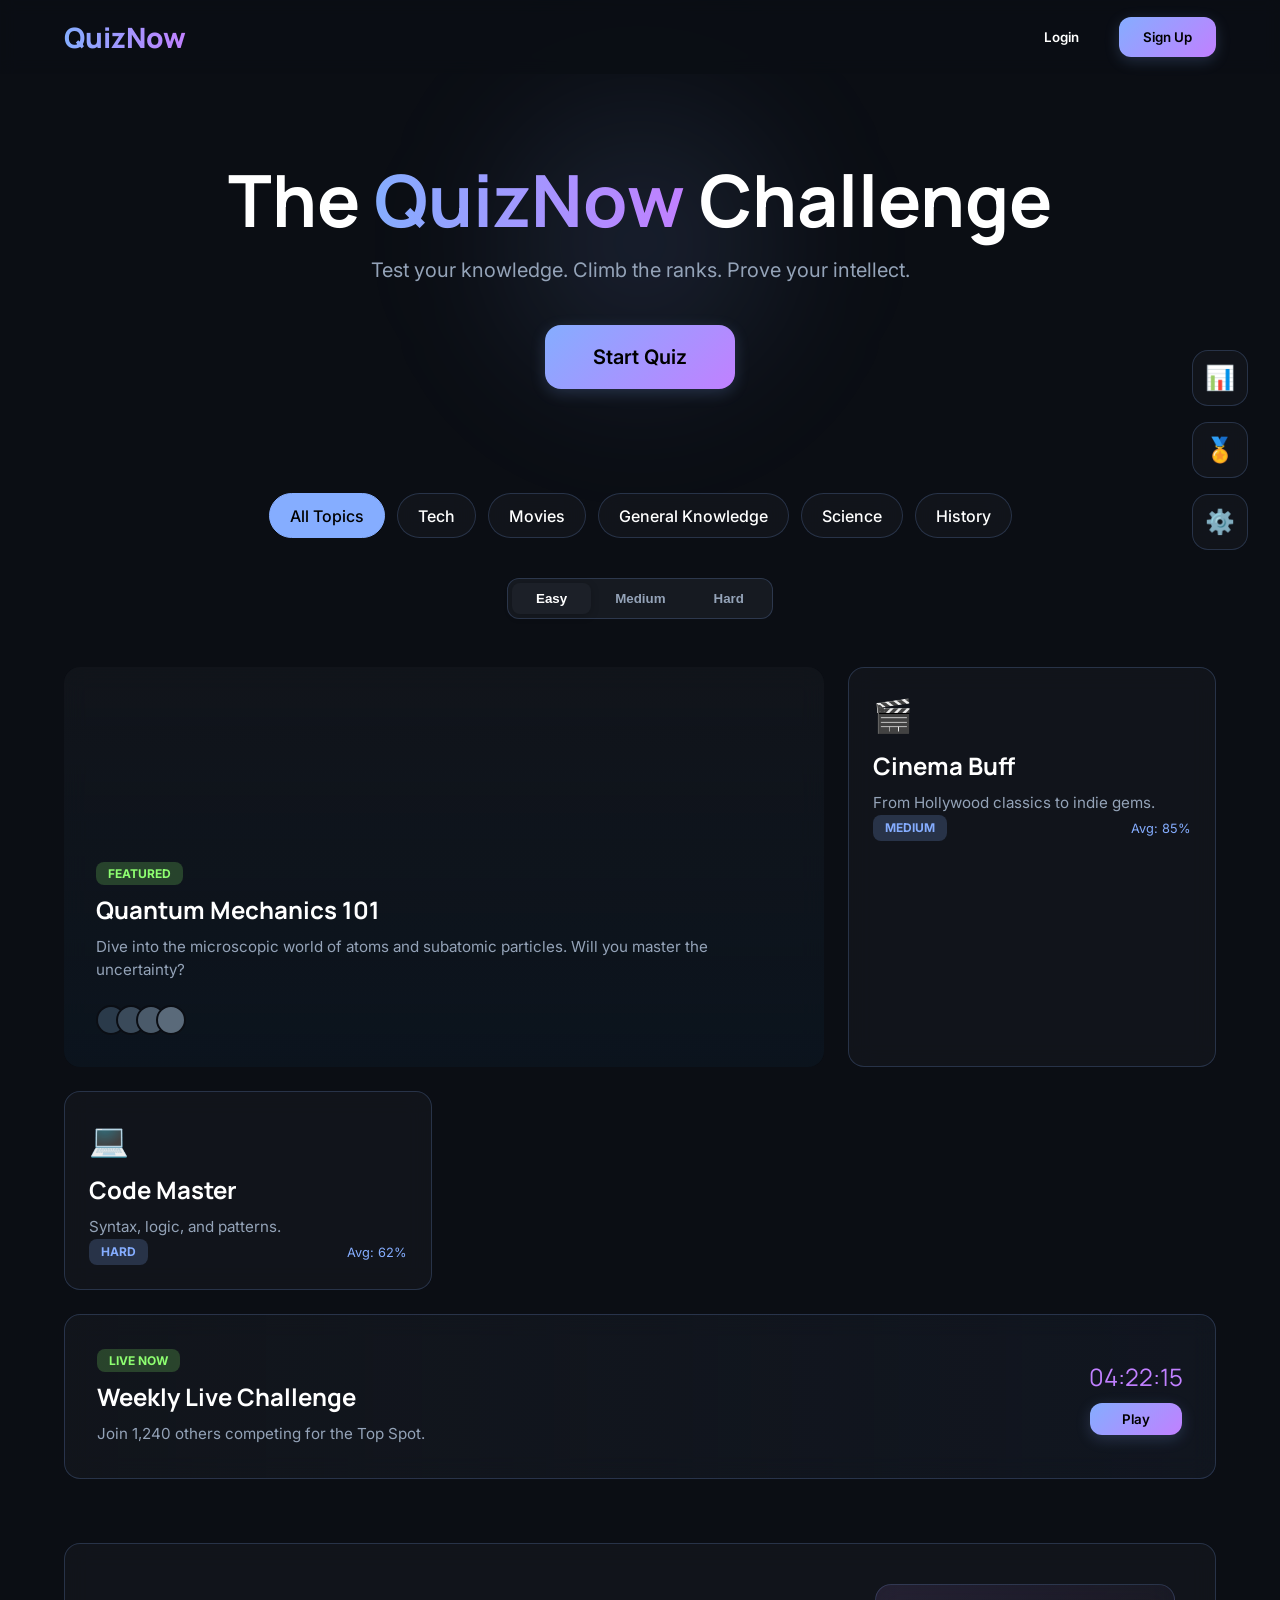
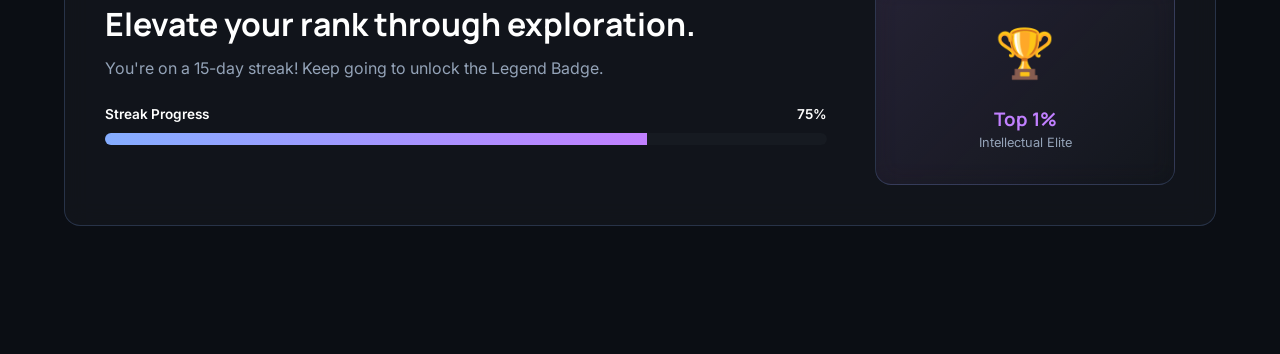
==== index.html @ 5a7a69c1 "feat: login page" ====
<!DOCTYPE html>
<html lang="en">

<head>
    <meta charset="UTF-8">
    <meta name="viewport" content="width=device-width, initial-scale=1.0">
    <title>QuizNow | Challenge Your Intellect</title>
    <link rel="stylesheet" href="style.css">
    <link rel="preconnect" href="https://fonts.googleapis.com">
    <link rel="preconnect" href="https://fonts.gstatic.com" crossorigin>
    <link href="https://fonts.googleapis.com/css2?family=Inter:wght@400;500;600&family=Manrope:wght@800&display=swap"
        rel="stylesheet">

</head>

<body>

    <header>
        <div class="container header-content">
            <a href="#" class="logo gradient-text">QuizNow</a>
            <div class="auth-buttons">
                <button class="btn btn-ghost">Login</button>
                <button class="btn btn-primary glow-hover">Sign Up</button>
            </div>
            <!-- Alternative Logged In State (hidden by default in this demo structure) -->
            <div class="user-stats" style="display: none;">
                <span>LVL 12 • 4580 PTS</span>
                <div class="avatar"></div>
            </div>
        </div>
    </header>

    <main class="container">
        <section class="hero">
            <div class="glow-blob"></div>
            <h1>The <span class="gradient-text">QuizNow</span> Challenge</h1>
            <p>Test your knowledge. Climb the ranks. Prove your intellect.</p>
            <button class="btn btn-primary btn-large glow-hover">Start Quiz</button>
        </section>

        <section class="filters">
            <div class="category-scroll">
                <div class="chip glass active">All Topics</div>
                <div class="chip glass">Tech</div>
                <div class="chip glass">Movies</div>
                <div class="chip glass">General Knowledge</div>
                <div class="chip glass">Science</div>
                <div class="chip glass">History</div>
            </div>
            <div class="difficulty-toggle glass">
                <button class="toggle-btn active" data-difficulty="easy">Easy</button>
                <button class="toggle-btn" data-difficulty="medium">Medium</button>
                <button class="toggle-btn" data-difficulty="hard">Hard</button>
            </div>
        </section>

        <section class="bento-grid">
            <!-- Featured Card -->
            <div class="glass bento-card featured-card glow-hover"
                style="background-image: linear-gradient(to top, rgba(11, 20, 30, 0.9), transparent), url('https://images.unsplash.com/photo-1518770660439-4636190af475?auto=format&fit=crop&q=80&w=1200');">
                <div class="card-content">
                    <span class="badge badge-tertiary">Featured</span>
                    <h2 class="card-title">Quantum Mechanics 101</h2>
                    <p class="card-desc">Dive into the microscopic world of atoms and subatomic particles. Will you
                        master the uncertainty?</p>
                    <div class="avatars-group">
                        <div class="avatar-sm" style="background: #2a3a4a"></div>
                        <div class="avatar-sm" style="background: #3a4a5a"></div>
                        <div class="avatar-sm" style="background: #4a5a6a"></div>
                        <div class="avatar-sm" style="background: #5a6a7a"></div>
                    </div>
                </div>
            </div>

            <!-- Side Card 1 -->
            <div class="glass bento-card side-card glow-hover">
                <div class="card-content">
                    <div style="font-size: 2rem;">🎬</div>
                    <h3 class="card-title">Cinema Buff</h3>
                    <p class="card-desc">From Hollywood classics to indie gems.</p>
                    <div style="margin-top: auto; display: flex; justify-content: space-between; align-items: center;">
                        <span class="badge badge-primary">Medium</span>
                        <span style="font-size: 0.8rem; color: var(--primary);">Avg: 85%</span>
                    </div>
                </div>
            </div>

            <!-- Side Card 2 -->
            <div class="glass bento-card side-card glow-hover">
                <div class="card-content">
                    <div style="font-size: 2rem;">💻</div>
                    <h3 class="card-title">Code Master</h3>
                    <p class="card-desc">Syntax, logic, and patterns.</p>
                    <div style="margin-top: auto; display: flex; justify-content: space-between; align-items: center;">
                        <span class="badge badge-primary">Hard</span>
                        <span style="font-size: 0.8rem; color: var(--primary);">Avg: 62%</span>
                    </div>
                </div>
            </div>

            <!-- Wide Bottom Card -->
            <div class="glass bento-card wide-card glow-hover">
                <div class="card-content">
                    <span class="badge badge-tertiary">Live Now</span>
                    <h2 class="card-title">Weekly Live Challenge</h2>
                    <p class="card-desc">Join 1,240 others competing for the Top Spot.</p>
                </div>
                <div style="display: flex; flex-direction: column; align-items: center; gap: 0.5rem;">
                    <div style="font-family: var(--font-headlines); font-size: 1.5rem; color: var(--secondary);">
                        04:22:15</div>
                    <button class="btn btn-primary" style="padding: 0.5rem 2rem;">Play</button>
                </div>
            </div>
        </section>

        <section class="achievements">
            <div class="glass achievement-panel">
                <div class="achievement-info">
                    <h2 style="font-family: var(--font-headlines); font-size: 2rem; margin-bottom: 0.5rem;">Elevate your
                        rank through exploration.</h2>
                    <p style="color: #94a3b8;">You're on a 15-day streak! Keep going to unlock the Legend Badge.</p>
                    <div class="streak-container">
                        <div
                            style="display: flex; justify-content: space-between; font-size: 0.85rem; font-weight: 600;">
                            <span>Streak Progress</span>
                            <span>75%</span>
                        </div>
                        <div class="progress-bar">
                            <div class="progress-fill"></div>
                        </div>
                    </div>
                </div>
                <div class="glass badge-card">
                    <div class="badge-icon">🏆</div>
                    <h3 style="font-family: var(--font-headlines); color: var(--secondary);">Top 1%</h3>
                    <p style="font-size: 0.8rem; color: #94a3b8;">Intellectual Elite</p>
                </div>
            </div>
        </section>
    </main>

    <div class="side-nav-cluster">
        <button class="side-btn" title="Leaderboard">📊</button>
        <button class="side-btn" title="Achievements">🏅</button>
        <button class="side-btn" title="Settings">⚙️</button>
    </div>

    <nav class="bottom-nav">
        <a href="#" class="nav-item active">
            <span>🏠</span>
            <span>Home</span>
        </a>
        <a href="#" class="nav-item">
            <span>📊</span>
            <span>Ranks</span>
        </a>
        <a href="#" class="nav-item">
            <span>👤</span>
            <span>Profile</span>
        </a>
    </nav>

    <script>
        // Interactivity
        document.addEventListener('DOMContentLoaded', () => {
            // Category Chips Selection
            const chips = document.querySelectorAll('.chip');
            chips.forEach(chip => {
                chip.addEventListener('click', () => {
                    chips.forEach(c => c.classList.remove('active'));
                    chip.classList.add('active');
                });
            });

            // Difficulty Toggle
            const toggleBtns = document.querySelectorAll('.toggle-btn');
            toggleBtns.forEach(btn => {
                btn.addEventListener('click', () => {
                    toggleBtns.forEach(b => b.classList.remove('active'));
                    btn.classList.add('active');
                    console.log(`Difficulty set to: ${btn.dataset.difficulty}`);
                });
            });

            // Button Hover Glow Effect (Extra micro-animation logic if needed)
            // CSS handles most of it, but we could add dynamic shadow following mouse here
        });
    </script>
</body>

</html>
---- style.css ----
:root {
    --bg: #0b0e14;
    --surface-container: #161a21;
    --surface-high: #1c2028;
    --primary: #85adff;
    --secondary: #c180ff;
    --tertiary: #8eff71;
    --error: #ff716c;
    --glass-bg: rgba(22, 26, 33, 0.6);
    --glass-border: rgba(133, 173, 255, 0.2);
    --font-headlines: 'Manrope', sans-serif;
    --font-body: 'Inter', sans-serif;
    --transition: all 0.3s cubic-bezier(0.4, 0, 0.2, 1);
}

* {
    margin: 0;
    padding: 0;
    box-sizing: border-box;
    -webkit-font-smoothing: antialiased;
}

body {
    background-color: var(--bg);
    color: #fff;
    font-family: var(--font-body);
    overflow-x: hidden;
    line-height: 1.5;
}

/* --- UTILITIES --- */
.gradient-text {
    background: linear-gradient(90deg, var(--primary), var(--secondary));
    -webkit-background-clip: text;
    -webkit-text-fill-color: transparent;
    background-clip: text;
}

.glass {
    background: var(--glass-bg);
    backdrop-filter: blur(12px);
    -webkit-backdrop-filter: blur(12px);
    border: 0.5px solid var(--glass-border);
    border-radius: 1rem;
}

.glow-hover:hover {
    box-shadow: 0 0 20px rgba(133, 173, 255, 0.3);
    transform: translateY(-2px);
}

/* --- LAYOUT --- */
.container {
    max-width: 1200px;
    margin: 0 auto;
    padding: 0 1.5rem;
}

header {
    position: fixed;
    top: 0;
    left: 0;
    right: 0;
    z-index: 1000;
    padding: 1rem 0;
    background: rgba(11, 14, 20, 0.8);
    backdrop-filter: blur(8px);
}

.header-content {
    display: flex;
    justify-content: space-between;
    align-items: center;
}

.logo {
    font-family: var(--font-headlines);
    font-size: 1.75rem;
    font-weight: 800;
    text-decoration: none;
}

.auth-buttons {
    display: flex;
    gap: 1rem;
}

.btn {
    padding: 0.75rem 1.5rem;
    border-radius: 0.75rem;
    font-weight: 600;
    cursor: pointer;
    transition: var(--transition);
    border: none;
    font-family: var(--font-body);
    text-decoration: none;
    display: inline-flex;
    align-items: center;
    justify-content: center;
}

.btn-ghost {
    background: transparent;
    color: #fff;
}

.btn-primary {
    background: linear-gradient(135deg, var(--primary), var(--secondary));
    color: #000;
    box-shadow: 0 4px 15px rgba(133, 173, 255, 0.2);
}

.user-stats {
    display: flex;
    align-items: center;
    gap: 1rem;
    color: var(--primary);
    font-weight: 600;
}

.avatar {
    width: 40px;
    height: 40px;
    border-radius: 50%;
    border: 2px solid var(--primary);
    background: var(--surface-high);
}

/* --- HERO --- */
.hero {
    padding: 10rem 0 6rem;
    text-align: center;
    position: relative;
}

.glow-blob {
    position: absolute;
    top: 50%;
    left: 50%;
    transform: translate(-50%, -50%);
    width: 400px;
    height: 400px;
    background: radial-gradient(circle, rgba(133, 173, 255, 0.15) 0%, transparent 70%);
    filter: blur(60px);
    z-index: -1;
}

h1 {
    font-family: var(--font-headlines);
    font-size: clamp(2.5rem, 8vw, 4.5rem);
    margin-bottom: 1rem;
    line-height: 1.1;
}

.hero p {
    font-size: 1.25rem;
    color: #94a3b8;
    max-width: 600px;
    margin: 0 auto 2.5rem;
}

.btn-large {
    padding: 1.25rem 3rem;
    font-size: 1.25rem;
    border-radius: 1rem;
}

/* --- FILTERS --- */
.filters {
    margin-bottom: 3rem;
    display: flex;
    flex-direction: column;
    gap: 2rem;
    align-items: center;
}

.category-scroll {
    display: flex;
    gap: 0.75rem;
    overflow-x: auto;
    padding: 0.5rem;
    width: 100%;
    justify-content: center;
    scrollbar-width: none;
}

.category-scroll::-webkit-scrollbar {
    display: none;
}

.chip {
    padding: 0.6rem 1.25rem;
    border-radius: 2rem;
    white-space: nowrap;
    cursor: pointer;
    transition: var(--transition);
    font-weight: 500;
}

.chip.active {
    background: var(--primary);
    color: #000;
    border-color: var(--primary);
}

.difficulty-toggle {
    display: flex;
    padding: 0.25rem;
    border-radius: 0.75rem;
    background: var(--surface-container);
    width: fit-content;
}

.toggle-btn {
    padding: 0.5rem 1.5rem;
    border-radius: 0.5rem;
    border: none;
    background: transparent;
    color: #94a3b8;
    cursor: pointer;
    font-weight: 600;
    transition: var(--transition);
}

.toggle-btn.active {
    background: var(--surface-high);
    color: #fff;
    box-shadow: 0 2px 8px rgba(0, 0, 0, 0.2);
}

/* --- BENTO GRID --- */
.bento-grid {
    display: grid;
    grid-template-columns: repeat(12, 1fr);
    gap: 1.5rem;
    margin-bottom: 4rem;
}

.bento-card {
    position: relative;
    overflow: hidden;
    transition: var(--transition);
}

.featured-card {
    grid-column: span 8;
    min-height: 400px;
    display: flex;
    flex-direction: column;
    justify-content: flex-end;
    padding: 2rem;
    background-size: cover;
    background-position: center;
    border: none;
}

.featured-overlay {
    position: absolute;
    inset: 0;
    background: linear-gradient(to top, rgba(11, 14, 20, 0.9), transparent);
}

.side-card {
    grid-column: span 4;
    padding: 1.5rem;
    display: flex;
    flex-direction: column;
    gap: 1rem;
}

.wide-card {
    grid-column: span 12;
    padding: 2rem;
    display: flex;
    justify-content: space-between;
    align-items: center;
    background: linear-gradient(90deg, rgba(22, 26, 33, 0.6), rgba(133, 173, 255, 0.05));
}

.badge {
    width: fit-content;
    padding: 0.25rem 0.75rem;
    border-radius: 0.5rem;
    font-size: 0.75rem;
    font-weight: 700;
    text-transform: uppercase;
}

.badge-primary {
    background: rgba(133, 173, 255, 0.2);
    color: var(--primary);
}

.badge-tertiary {
    background: rgba(142, 255, 113, 0.2);
    color: var(--tertiary);
}

.card-content {
    position: relative;
    z-index: 1;
}

.card-title {
    font-family: var(--font-headlines);
    font-size: 1.5rem;
    margin: 0.5rem 0;
}

.card-desc {
    color: #94a3b8;
    font-size: 0.95rem;
}

.avatars-group {
    display: flex;
    margin-top: 1.5rem;
}

.avatar-sm {
    width: 30px;
    height: 30px;
    border-radius: 50%;
    border: 2px solid var(--bg);
    margin-left: -10px;
    background: var(--surface-high);
}

.avatar-sm:first-child {
    margin-left: 0;
}

/* --- ACHIEVEMENTS --- */
.achievements {
    margin-bottom: 8rem;
}

.achievement-panel {
    padding: 2.5rem;
    display: grid;
    grid-template-columns: 1fr 300px;
    gap: 3rem;
    align-items: center;
}

.streak-container {
    margin: 1.5rem 0;
}

.progress-bar {
    height: 12px;
    background: var(--surface-container);
    border-radius: 1rem;
    overflow: hidden;
    margin-top: 0.5rem;
}

.progress-fill {
    height: 100%;
    background: linear-gradient(90deg, var(--primary), var(--secondary));
    width: 75%;
}

.badge-card {
    padding: 2rem;
    text-align: center;
    background: linear-gradient(135deg, rgba(193, 128, 255, 0.1), transparent);
}

.badge-icon {
    font-size: 3rem;
    margin-bottom: 1rem;
}

/* --- NAVIGATION --- */
.bottom-nav {
    position: fixed;
    bottom: 0;
    left: 0;
    right: 0;
    background: rgba(11, 14, 20, 0.9);
    backdrop-filter: blur(12px);
    display: none;
    justify-content: space-around;
    padding: 1rem;
    border-top: 0.5px solid var(--glass-border);
    z-index: 1000;
}

.nav-item {
    display: flex;
    flex-direction: column;
    align-items: center;
    gap: 0.25rem;
    color: #94a3b8;
    text-decoration: none;
    font-size: 0.7rem;
    font-weight: 500;
}

.nav-item.active {
    color: var(--primary);
}

.side-nav-cluster {
    position: fixed;
    right: 2rem;
    top: 50%;
    transform: translateY(-50%);
    display: flex;
    flex-direction: column;
    gap: 1rem;
    z-index: 900;
}

.side-btn {
    width: 56px;
    height: 56px;
    display: flex;
    align-items: center;
    justify-content: center;
    border-radius: 1rem;
    font-size: 1.5rem;
    background: var(--glass-bg);
    backdrop-filter: blur(8px);
    border: 0.5px solid var(--glass-border);
    color: #fff;
    cursor: pointer;
    transition: var(--transition);
}

.side-btn:hover {
    border-color: var(--primary);
    color: var(--primary);
    box-shadow: 0 0 15px rgba(133, 173, 255, 0.2);
}

/* --- RESPONSIVE --- */
@media (max-width: 1024px) {
    .side-nav-cluster {
        display: none;
    }

    .bottom-nav {
        display: flex;
    }

    .achievement-panel {
        grid-template-columns: 1fr;
    }

    .featured-card {
        grid-column: span 12;
    }

    .side-card {
        grid-column: span 6;
    }
}

@media (max-width: 768px) {
    .side-card {
        grid-column: span 12;
    }

    .wide-card {
        flex-direction: column;
        text-align: center;
        gap: 1.5rem;
    }

    .achievement-panel {
        padding: 1.5rem;
    }
}
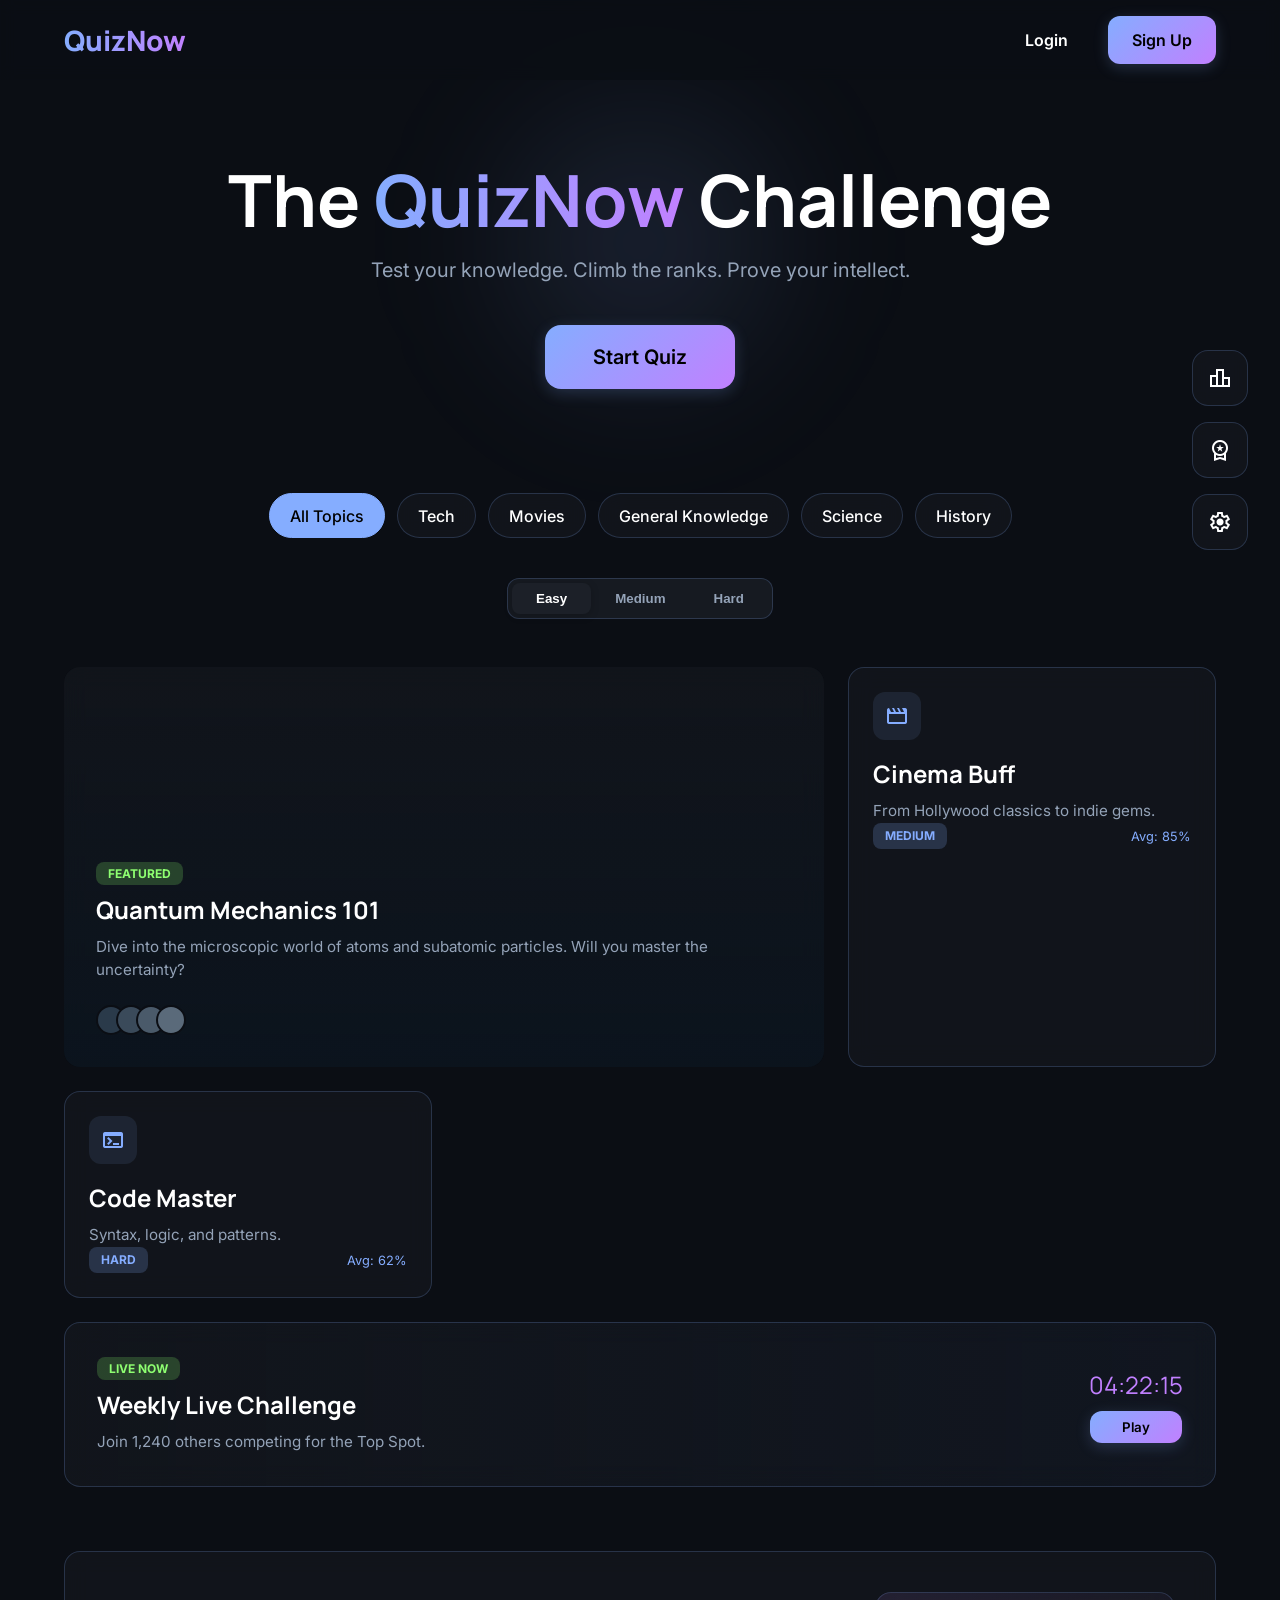
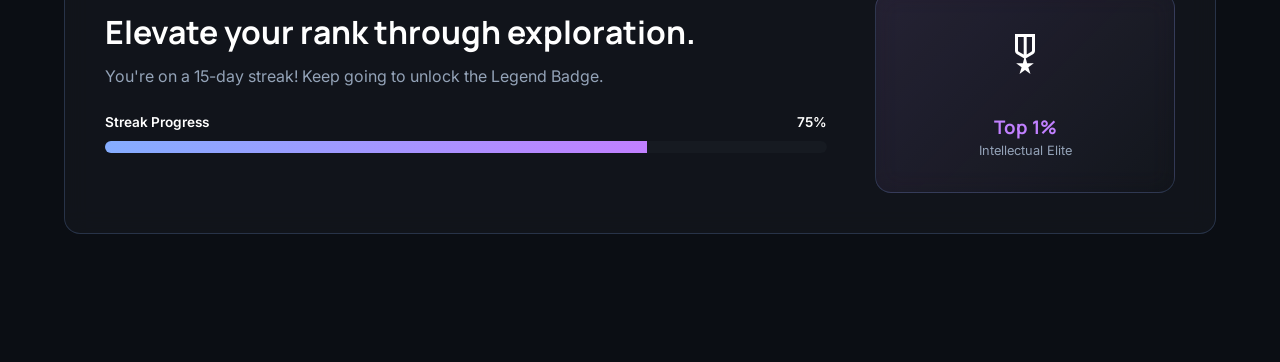
==== commit 9ebdfa0c: "feat: added user auth" ====
--- a/index.html
+++ b/index.html
@@ -8,8 +8,8 @@
     <link rel="stylesheet" href="style.css">
     <link rel="preconnect" href="https://fonts.googleapis.com">
     <link rel="preconnect" href="https://fonts.gstatic.com" crossorigin>
-    <link href="https://fonts.googleapis.com/css2?family=Inter:wght@400;500;600&family=Manrope:wght@800&display=swap"
-        rel="stylesheet">
+    <link href="https://fonts.googleapis.com/css2?family=Manrope:wght@400;700;800&family=Inter:wght@400;500;600;700&display=swap" rel="stylesheet">
+    <link href="https://fonts.googleapis.com/css2?family=Material+Symbols+Outlined:opsz,wght,FILL,GRAD@20..48,100..700,0..1,-50..200" rel="stylesheet">
 
 </head>
 
@@ -19,8 +19,8 @@
         <div class="container header-content">
             <a href="#" class="logo gradient-text">QuizNow</a>
             <div class="auth-buttons">
-                <button class="btn btn-ghost">Login</button>
-                <button class="btn btn-primary glow-hover">Sign Up</button>
+                <a href="auth.html" class="btn btn-ghost">Login</a>
+                <a href="auth.html" class="btn btn-primary glow-hover">Sign Up</a>
             </div>
             <!-- Alternative Logged In State (hidden by default in this demo structure) -->
             <div class="user-stats" style="display: none;">
@@ -75,7 +75,7 @@
             <!-- Side Card 1 -->
             <div class="glass bento-card side-card glow-hover">
                 <div class="card-content">
-                    <div style="font-size: 2rem;">🎬</div>
+                    <div class="icon-box"><span class="material-symbols-outlined">movie</span></div>
                     <h3 class="card-title">Cinema Buff</h3>
                     <p class="card-desc">From Hollywood classics to indie gems.</p>
                     <div style="margin-top: auto; display: flex; justify-content: space-between; align-items: center;">
@@ -88,7 +88,7 @@
             <!-- Side Card 2 -->
             <div class="glass bento-card side-card glow-hover">
                 <div class="card-content">
-                    <div style="font-size: 2rem;">💻</div>
+                    <div class="icon-box"><span class="material-symbols-outlined">terminal</span></div>
                     <h3 class="card-title">Code Master</h3>
                     <p class="card-desc">Syntax, logic, and patterns.</p>
                     <div style="margin-top: auto; display: flex; justify-content: space-between; align-items: center;">
@@ -131,7 +131,7 @@
                     </div>
                 </div>
                 <div class="glass badge-card">
-                    <div class="badge-icon">🏆</div>
+                    <div class="badge-icon"><span class="material-symbols-outlined" style="font-size: 3rem;">military_tech</span></div>
                     <h3 style="font-family: var(--font-headlines); color: var(--secondary);">Top 1%</h3>
                     <p style="font-size: 0.8rem; color: #94a3b8;">Intellectual Elite</p>
                 </div>
@@ -140,22 +140,22 @@
     </main>
 
     <div class="side-nav-cluster">
-        <button class="side-btn" title="Leaderboard">📊</button>
-        <button class="side-btn" title="Achievements">🏅</button>
-        <button class="side-btn" title="Settings">⚙️</button>
+        <button class="side-btn" title="Leaderboard"><span class="material-symbols-outlined">leaderboard</span></button>
+        <button class="side-btn" title="Achievements"><span class="material-symbols-outlined">workspace_premium</span></button>
+        <button class="side-btn" title="Settings"><span class="material-symbols-outlined">settings</span></button>
     </div>
 
     <nav class="bottom-nav">
         <a href="#" class="nav-item active">
-            <span>🏠</span>
+            <span class="material-symbols-outlined">home</span>
             <span>Home</span>
         </a>
         <a href="#" class="nav-item">
-            <span>📊</span>
+            <span class="material-symbols-outlined">equalizer</span>
             <span>Ranks</span>
         </a>
         <a href="#" class="nav-item">
-            <span>👤</span>
+            <span class="material-symbols-outlined">person</span>
             <span>Profile</span>
         </a>
     </nav>
@@ -163,6 +163,15 @@
     <script>
         // Interactivity
         document.addEventListener('DOMContentLoaded', () => {
+            // Session Check
+            const session = JSON.parse(localStorage.getItem('quiznow_session'));
+            if (session && session.isLoggedIn) {
+                document.querySelector('.auth-buttons').style.display = 'none';
+                const userStats = document.querySelector('.user-stats');
+                userStats.style.display = 'flex';
+                userStats.querySelector('span').textContent = `LVL ${session.lvl || 1} • ${session.pts || 0} PTS`;
+            }
+
             // Category Chips Selection
             const chips = document.querySelectorAll('.chip');
             chips.forEach(chip => {
--- a/style.css
+++ b/style.css
@@ -49,6 +49,22 @@
     transform: translateY(-2px);
 }
 
+.icon-box {
+    width: 48px;
+    height: 48px;
+    display: flex;
+    align-items: center;
+    justify-content: center;
+    background: rgba(133, 173, 255, 0.1);
+    border-radius: 0.75rem;
+    color: var(--primary);
+    margin-bottom: 1rem;
+}
+
+.icon-box .material-symbols-outlined {
+    font-size: 24px;
+}
+
 /* --- LAYOUT --- */
 .container {
     max-width: 1200px;
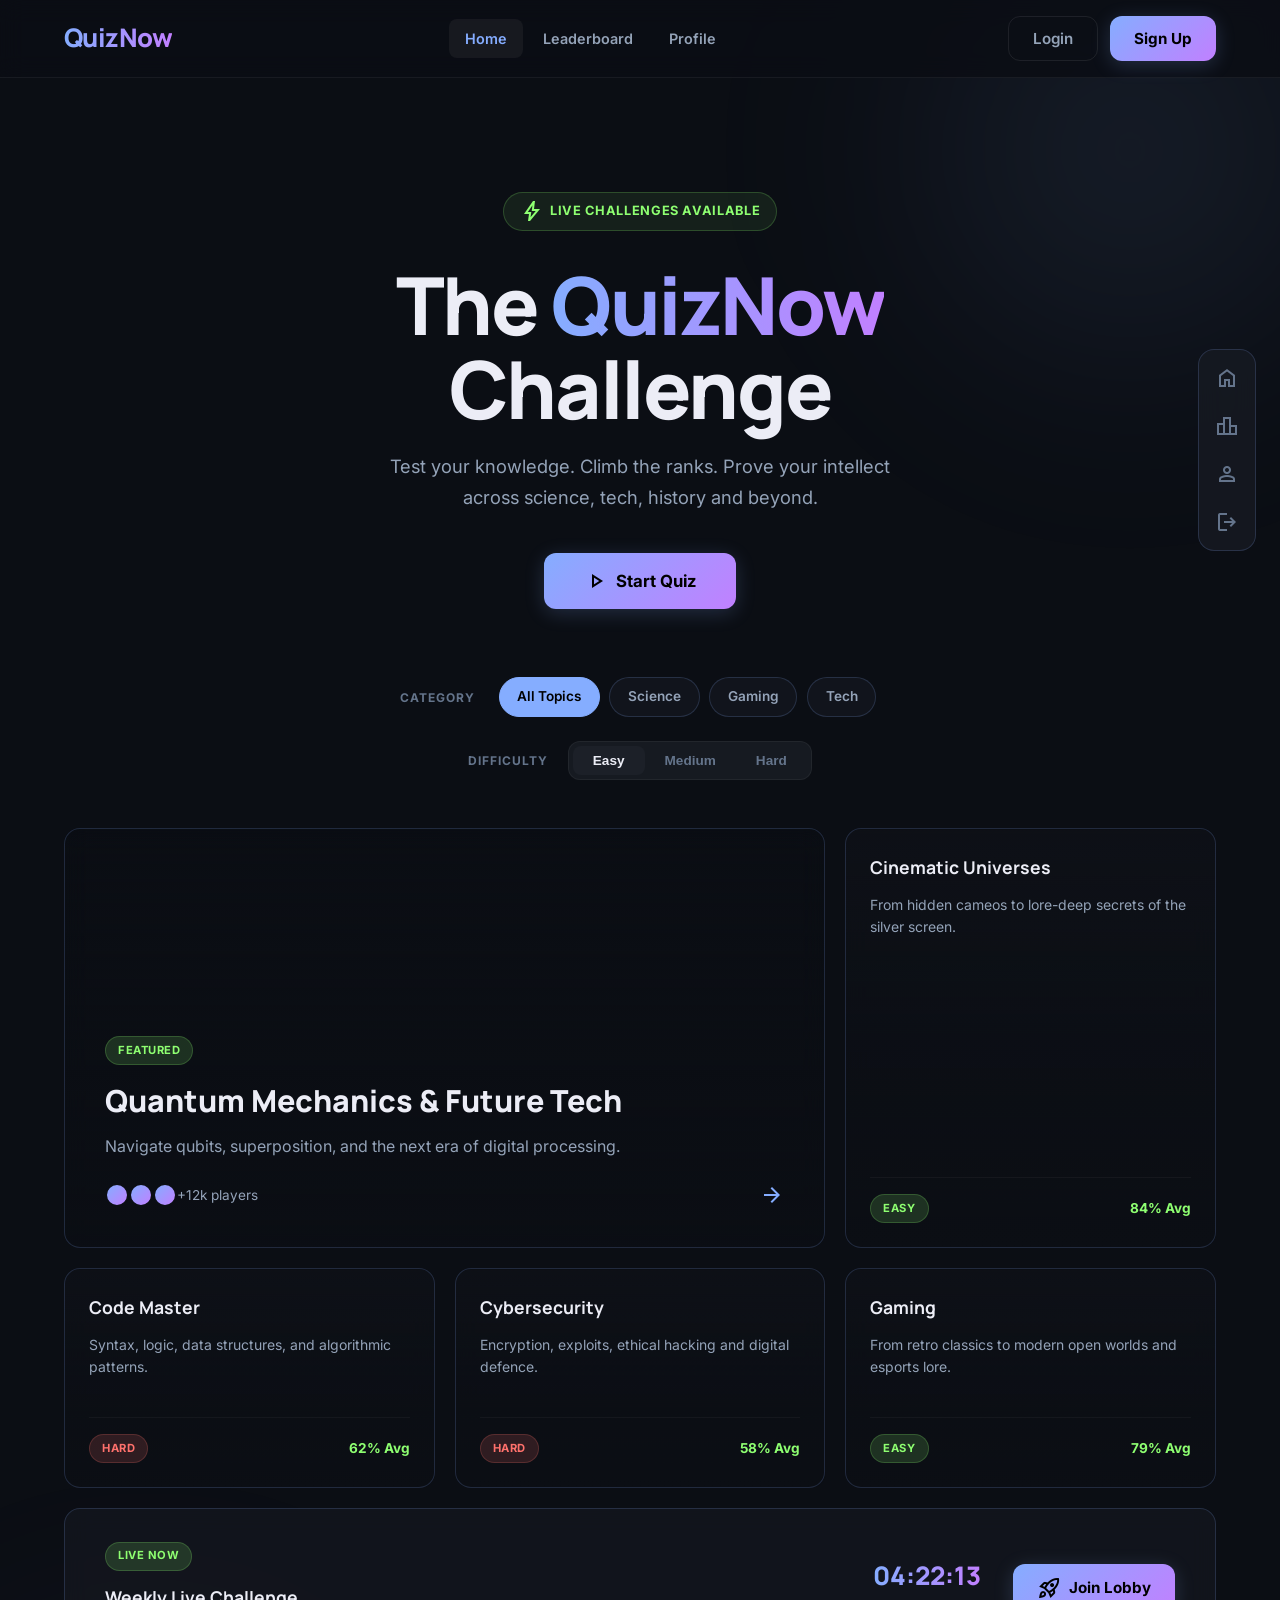
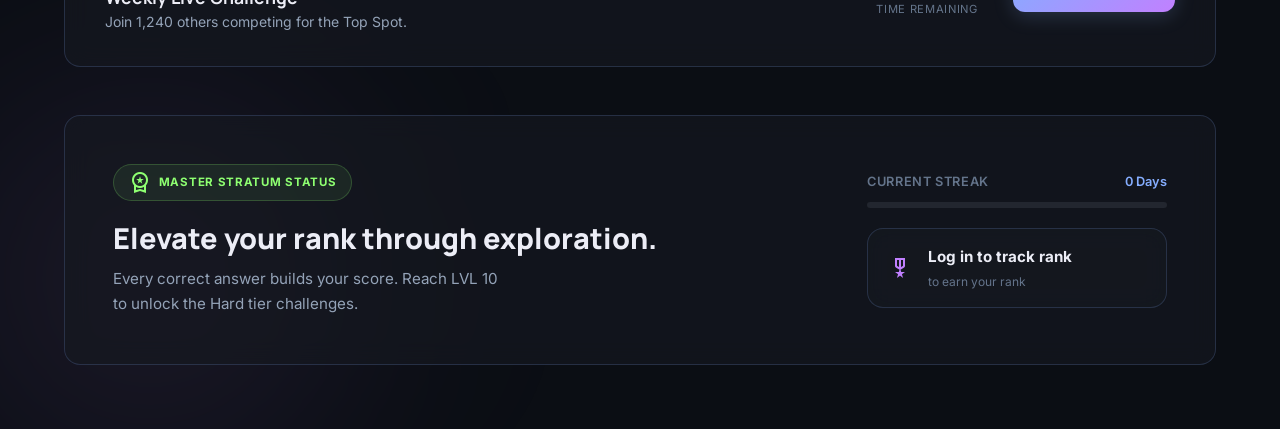
==== commit f45c3a21: "feat: Added category wise filtering" ====
--- a/index.html
+++ b/index.html
@@ -8,193 +8,699 @@
     <link rel="stylesheet" href="style.css">
     <link rel="preconnect" href="https://fonts.googleapis.com">
     <link rel="preconnect" href="https://fonts.gstatic.com" crossorigin>
-    <link href="https://fonts.googleapis.com/css2?family=Manrope:wght@400;700;800&family=Inter:wght@400;500;600;700&display=swap" rel="stylesheet">
-    <link href="https://fonts.googleapis.com/css2?family=Material+Symbols+Outlined:opsz,wght,FILL,GRAD@20..48,100..700,0..1,-50..200" rel="stylesheet">
-
+    <link
+        href="https://fonts.googleapis.com/css2?family=Manrope:wght@400;700;800&family=Inter:wght@400;500;600;700&display=swap"
+        rel="stylesheet">
+    <link
+        href="https://fonts.googleapis.com/css2?family=Material+Symbols+Outlined:opsz,wght,FILL,GRAD@20..48,100..700,0..1,-50..200"
+        rel="stylesheet">
 </head>
 
 <body>
 
-    <header>
+    <!-- Header -->
+    <header id="main-header">
         <div class="container header-content">
-            <a href="#" class="logo gradient-text">QuizNow</a>
-            <div class="auth-buttons">
-                <a href="auth.html" class="btn btn-ghost">Login</a>
-                <a href="auth.html" class="btn btn-primary glow-hover">Sign Up</a>
-            </div>
-            <!-- Alternative Logged In State (hidden by default in this demo structure) -->
-            <div class="user-stats" style="display: none;">
-                <span>LVL 12 • 4580 PTS</span>
-                <div class="avatar"></div>
+            <a href="#" onclick="showView('home'); return false;" class="logo gradient-text">QuizNow</a>
+            <nav class="desktop-nav hidden" id="desktop-nav">
+                <a href="#" class="nav-link" data-view="home" onclick="showView('home'); return false;">Home</a>
+                <a href="#" class="nav-link" data-view="leaderboard"
+                    onclick="showView('leaderboard'); return false;">Leaderboard</a>
+                <a href="#" class="nav-link" data-view="profile"
+                    onclick="showView('profile'); return false;">Profile</a>
+            </nav>
+            <div class="header-right">
+                <div class="auth-buttons" id="auth-buttons">
+                    <button class="btn btn-ghost" onclick="showView('auth'); switchAuthTab('login')">Login</button>
+                    <button class="btn btn-primary glow-hover" onclick="showView('auth'); switchAuthTab('signup')">Sign
+                        Up</button>
+                </div>
+                <div class="user-info hidden" id="user-info">
+                    <span class="user-pts" id="header-pts">LVL 1 &bull; 0 PTS</span>
+                    <div class="header-avatar" id="header-avatar" onclick="showView('profile')" style="cursor:pointer">
+                    </div>
+                </div>
             </div>
         </div>
     </header>
 
-    <main class="container">
-        <section class="hero">
-            <div class="glow-blob"></div>
-            <h1>The <span class="gradient-text">QuizNow</span> Challenge</h1>
-            <p>Test your knowledge. Climb the ranks. Prove your intellect.</p>
-            <button class="btn btn-primary btn-large glow-hover">Start Quiz</button>
+    <main>
+
+        <!-- HOME VIEW -->
+        <section id="home-view" class="view">
+            <div class="glow-blob blob-primary blob-tr"></div>
+            <div class="glow-blob blob-secondary blob-bl"></div>
+
+            <div class="container">
+                <div class="hero">
+                    <div class="hero-badge">
+                        <span class="material-symbols-outlined">bolt</span>
+                        Live Challenges Available
+                    </div>
+                    <h1>The <span class="gradient-text">QuizNow</span><br>Challenge</h1>
+                    <p>Test your knowledge. Climb the ranks. Prove your intellect across science, tech, history and
+                        beyond.</p>
+                    <button class="btn btn-primary btn-large glow-hover" onclick="startQuizFromHome()">
+                        <span class="material-symbols-outlined">play_arrow</span>
+                        Start Quiz
+                    </button>
+                </div>
+
+                <div class="filters">
+                    <div class="filter-row">
+                        <div class="filter-label">Category</div>
+                        <div class="category-scroll" id="category-chips">
+                            <div class="chip active" data-cat="all">All Topics</div>
+                            <div class="chip" data-cat="science">Science</div>
+                            <div class="chip" data-cat="gaming">Gaming</div>
+                            <div class="chip" data-cat="tech">Tech</div>
+                        </div>
+                    </div>
+                    <div class="filter-row">
+                        <div class="filter-label">Difficulty</div>
+                        <div class="difficulty-toggle" id="difficulty-toggle">
+                            <button class="toggle-btn active" data-diff="easy">Easy</button>
+                            <button class="toggle-btn" data-diff="medium">Medium</button>
+                            <button class="toggle-btn" data-diff="hard">Hard</button>
+                        </div>
+                    </div>
+                </div>
+
+                <div class="bento-grid">
+                    <!-- Quantum -->
+                    <div class="glass bento-card featured-card glow-hover" data-cat="science"
+                        onclick="setCategory('science'); startQuizFromHome()">
+
+                        <div class="featured-overlay"></div>
+                        <div class="featured-content">
+                            <span class="badge badge-tertiary">Featured</span>
+                            <h2 class="card-title">Quantum Mechanics &amp; Future Tech</h2>
+                            <p class="card-desc">Navigate qubits, superposition, and the next era of digital processing.
+                            </p>
+                            <div class="featured-meta">
+                                <div class="participant-stack">
+                                    <div class="part-dot"></div>
+                                    <div class="part-dot"></div>
+                                    <div class="part-dot"></div>
+                                    <span>+12k players</span>
+                                </div>
+                                <span class="material-symbols-outlined arrow-icon">arrow_forward</span>
+                            </div>
+                        </div>
+                    </div>
+
+                    <!-- Movies -->
+                    <div class="glass bento-card side-card glow-hover bg-cinema" data-cat="movies"
+                        style="min-height:220px" onclick="setCategory('movies'); startQuizFromHome()">
+
+                        <h3 class="card-title-sm">Cinematic Universes</h3>
+                        <p class="card-desc-sm">From hidden cameos to lore-deep secrets of the silver screen.</p>
+                        <div class="card-foot">
+                            <span class="badge badge-tertiary">Easy</span>
+                            <span class="card-avg">84% Avg</span>
+                        </div>
+                    </div>
+
+                    <!-- Code -->
+                    <div class="glass bento-card side-card glow-hover bg-code" data-cat="tech" style="min-height:220px"
+                        onclick="setCategory('tech'); startQuizFromHome()">
+                        <h3 class="card-title-sm">Code Master</h3>
+                        <p class="card-desc-sm">Syntax, logic, data structures, and algorithmic patterns.</p>
+                        <div class="card-foot">
+                            <span class="badge badge-error">Hard</span>
+                            <span class="card-avg">62% Avg</span>
+                        </div>
+                    </div>
+
+                    <!-- Cybersecurity -->
+                    <div class="glass bento-card side-card glow-hover bg-cyber" data-cat="tech" style="min-height:220px"
+                        onclick="setCategory('cybersecurity'); startQuizFromHome()">
+                        <h3 class="card-title-sm">Cybersecurity</h3>
+                        <p class="card-desc-sm">Encryption, exploits, ethical hacking and digital defence.</p>
+                        <div class="card-foot">
+                            <span class="badge badge-error">Hard</span>
+                            <span class="card-avg">58% Avg</span>
+                        </div>
+                    </div>
+
+                    <!-- Gaming -->
+                    <div class="glass bento-card side-card glow-hover bg-gaming" data-cat="gaming"
+                        style="min-height:220px" onclick="setCategory('gaming'); startQuizFromHome()">
+                        <h3 class="card-title-sm">Gaming</h3>
+                        <p class="card-desc-sm">From retro classics to modern open worlds and esports lore.</p>
+                        <div class="card-foot">
+                            <span class="badge badge-tertiary">Easy</span>
+                            <span class="card-avg">79% Avg</span>
+                        </div>
+                    </div>
+
+                    <!-- Wide Card -->
+                    <div class="glass bento-card wide-card glow-hover" data-cat="all">
+                        <div class="wide-card-info">
+                            <span class="badge badge-tertiary">Live Now</span>
+                            <h3 class="card-title-sm" style="margin-top:0.75rem">Weekly Live Challenge</h3>
+                            <p class="card-desc-sm">Join 1,240 others competing for the Top Spot.</p>
+                        </div>
+                        <div class="wide-card-right">
+                            <div class="live-timer">
+                                <div class="gradient-text live-time" id="live-countdown">04:22:15</div>
+                                <div class="live-label">Time Remaining</div>
+                            </div>
+                            <button class="btn btn-primary" onclick="startQuizFromHome()">
+                                <span class="material-symbols-outlined">rocket_launch</span>
+                                Join Lobby
+                            </button>
+                        </div>
+                    </div>
+                </div>
+
+                <!-- Achievement Strip -->
+                <div class="glass achievement-strip">
+                    <div class="achievement-left">
+                        <div class="ach-tag">
+                            <span class="material-symbols-outlined">workspace_premium</span>
+                            Master Stratum Status
+                        </div>
+                        <h2 class="ach-headline">Elevate your rank through exploration.</h2>
+                        <p class="ach-sub">Every correct answer builds your score. Reach LVL 10 to unlock the Hard tier
+                            challenges.</p>
+                    </div>
+                    <div class="achievement-right">
+                        <div class="streak-info">
+                            <div class="streak-row">
+                                <span class="streak-label">Current Streak</span>
+                                <span class="streak-val" id="home-streak">0 Days</span>
+                            </div>
+                            <div class="progress-track">
+                                <div class="progress-bar-fill" id="home-streak-bar" style="width:0%"></div>
+                            </div>
+                        </div>
+                        <div class="glass top-badge-card">
+                            <span class="material-symbols-outlined top-badge-icon">military_tech</span>
+                            <div>
+                                <div class="top-badge-title" id="home-rank-label">Start playing</div>
+                                <div class="top-badge-sub">to earn your rank</div>
+                            </div>
+                        </div>
+                    </div>
+                </div>
+            </div>
         </section>
 
-        <section class="filters">
-            <div class="category-scroll">
-                <div class="chip glass active">All Topics</div>
-                <div class="chip glass">Tech</div>
-                <div class="chip glass">Movies</div>
-                <div class="chip glass">General Knowledge</div>
-                <div class="chip glass">Science</div>
-                <div class="chip glass">History</div>
-            </div>
-            <div class="difficulty-toggle glass">
-                <button class="toggle-btn active" data-difficulty="easy">Easy</button>
-                <button class="toggle-btn" data-difficulty="medium">Medium</button>
-                <button class="toggle-btn" data-difficulty="hard">Hard</button>
+        <!-- ========== AUTH VIEW ========== -->
+        <section id="auth-view" class="view hidden auth-section">
+            <div class="glow-blob blob-primary blob-tr"></div>
+            <div class="glow-blob blob-secondary blob-bl"></div>
+            <div class="auth-card glass-high" id="authCard">
+                <div class="auth-logo-wrap">
+                    <div class="logo gradient-text" style="font-size:2rem">QuizNow</div>
+                    <p class="auth-tagline">Your intellect. Your rank. Your legacy.</p>
+                </div>
+                <div class="tab-switcher">
+                    <div class="tab-indicator" id="tabIndicator"></div>
+                    <button class="tab-btn active" onclick="switchAuthTab('login')">Login</button>
+                    <button class="tab-btn" onclick="switchAuthTab('signup')">Sign Up</button>
+                </div>
+                <div class="auth-forms-wrapper">
+                    <div class="auth-forms-container" id="authFormsContainer">
+                        <!-- Login Form -->
+                        <form id="loginForm" class="auth-form" onsubmit="handleAuth(event,'login')">
+                            <div class="input-group" id="login-email-group">
+                                <label>Email Address</label>
+                                <div class="input-wrapper">
+                                    <span class="material-symbols-outlined input-icon">mail</span>
+                                    <input type="email" class="auth-input" id="login-email"
+                                        placeholder="name@example.com" required>
+                                </div>
+                                <span class="error-msg" id="login-email-err">Please enter a valid email.</span>
+                            </div>
+                            <div class="input-group" id="login-pass-group">
+                                <label>Password</label>
+                                <div class="input-wrapper">
+                                    <span class="material-symbols-outlined input-icon">lock</span>
+                                    <input type="password" class="auth-input" id="login-pass"
+                                        placeholder="&bull;&bull;&bull;&bull;&bull;&bull;&bull;&bull;" required>
+                                    <span class="material-symbols-outlined password-toggle"
+                                        onclick="togglePassword(this)">visibility_off</span>
+                                </div>
+                                <a href="#" class="auth-link" style="align-self:flex-end">Forgot Password?</a>
+                                <span class="error-msg" id="login-pass-err">Incorrect password.</span>
+                            </div>
+                            <div class="auth-error-banner hidden" id="login-banner">
+                                <span class="material-symbols-outlined">error</span>
+                                <span id="login-banner-msg">Invalid credentials.</span>
+                            </div>
+                            <button type="submit" class="btn btn-primary glow-hover btn-full">
+                                <span class="btn-text">Login</span>
+                                <div class="spinner"></div>
+                            </button>
+                            <div class="divider">or continue with</div>
+                            <button type="button" class="btn btn-google btn-full" onclick="handleGoogleAuth()">
+                                <span class="material-symbols-outlined">account_circle</span>
+                                Continue with Google
+                            </button>
+                        </form>
+                        <!-- Signup Form -->
+                        <form id="signupForm" class="auth-form" onsubmit="handleAuth(event,'signup')">
+                            <div class="input-group" id="signup-user-group">
+                                <label>Username</label>
+                                <div class="input-wrapper">
+                                    <span class="material-symbols-outlined input-icon">person</span>
+                                    <input type="text" class="auth-input" id="signup-user"
+                                        placeholder="Choose a username" required minlength="3">
+                                </div>
+                                <span class="error-msg" id="signup-user-err">Username must be at least 3
+                                    characters.</span>
+                            </div>
+                            <div class="input-group" id="signup-email-group">
+                                <label>Email Address</label>
+                                <div class="input-wrapper">
+                                    <span class="material-symbols-outlined input-icon">mail</span>
+                                    <input type="email" class="auth-input" id="signup-email"
+                                        placeholder="name@example.com" required>
+                                </div>
+                                <span class="error-msg" id="signup-email-err">Please enter a valid email.</span>
+                            </div>
+                            <div class="input-group" id="signup-pass-group">
+                                <label>Password</label>
+                                <div class="input-wrapper">
+                                    <span class="material-symbols-outlined input-icon">lock</span>
+                                    <input type="password" class="auth-input" id="signup-pass"
+                                        placeholder="&bull;&bull;&bull;&bull;&bull;&bull;&bull;&bull;" required
+                                        minlength="6">
+                                    <span class="material-symbols-outlined password-toggle"
+                                        onclick="togglePassword(this)">visibility_off</span>
+                                </div>
+                                <span class="error-msg" id="signup-pass-err">Password must be at least 6
+                                    characters.</span>
+                            </div>
+                            <div class="input-group" id="signup-confirm-group">
+                                <label>Confirm Password</label>
+                                <div class="input-wrapper">
+                                    <span class="material-symbols-outlined input-icon">lock_reset</span>
+                                    <input type="password" class="auth-input" id="signup-confirm"
+                                        placeholder="&bull;&bull;&bull;&bull;&bull;&bull;&bull;&bull;" required>
+                                    <span class="material-symbols-outlined password-toggle"
+                                        onclick="togglePassword(this)">visibility_off</span>
+                                </div>
+                                <span class="error-msg" id="signup-confirm-err">Passwords do not match.</span>
+                            </div>
+                            <div class="auth-error-banner hidden" id="signup-banner">
+                                <span class="material-symbols-outlined">error</span>
+                                <span id="signup-banner-msg">Something went wrong.</span>
+                            </div>
+                            <button type="submit" class="btn btn-primary glow-hover btn-full">
+                                <span class="btn-text">Create Account</span>
+                                <div class="spinner"></div>
+                            </button>
+                            <div class="divider">or continue with</div>
+                            <button type="button" class="btn btn-google btn-full" onclick="handleGoogleAuth()">
+                                <span class="material-symbols-outlined">account_circle</span>
+                                Continue with Google
+                            </button>
+                        </form>
+                    </div>
+                </div>
             </div>
         </section>
 
-        <section class="bento-grid">
-            <!-- Featured Card -->
-            <div class="glass bento-card featured-card glow-hover"
-                style="background-image: linear-gradient(to top, rgba(11, 20, 30, 0.9), transparent), url('https://images.unsplash.com/photo-1518770660439-4636190af475?auto=format&fit=crop&q=80&w=1200');">
-                <div class="card-content">
-                    <span class="badge badge-tertiary">Featured</span>
-                    <h2 class="card-title">Quantum Mechanics 101</h2>
-                    <p class="card-desc">Dive into the microscopic world of atoms and subatomic particles. Will you
-                        master the uncertainty?</p>
-                    <div class="avatars-group">
-                        <div class="avatar-sm" style="background: #2a3a4a"></div>
-                        <div class="avatar-sm" style="background: #3a4a5a"></div>
-                        <div class="avatar-sm" style="background: #4a5a6a"></div>
-                        <div class="avatar-sm" style="background: #5a6a7a"></div>
-                    </div>
-                </div>
-            </div>
-
-            <!-- Side Card 1 -->
-            <div class="glass bento-card side-card glow-hover">
-                <div class="card-content">
-                    <div class="icon-box"><span class="material-symbols-outlined">movie</span></div>
-                    <h3 class="card-title">Cinema Buff</h3>
-                    <p class="card-desc">From Hollywood classics to indie gems.</p>
-                    <div style="margin-top: auto; display: flex; justify-content: space-between; align-items: center;">
-                        <span class="badge badge-primary">Medium</span>
-                        <span style="font-size: 0.8rem; color: var(--primary);">Avg: 85%</span>
-                    </div>
-                </div>
-            </div>
-
-            <!-- Side Card 2 -->
-            <div class="glass bento-card side-card glow-hover">
-                <div class="card-content">
-                    <div class="icon-box"><span class="material-symbols-outlined">terminal</span></div>
-                    <h3 class="card-title">Code Master</h3>
-                    <p class="card-desc">Syntax, logic, and patterns.</p>
-                    <div style="margin-top: auto; display: flex; justify-content: space-between; align-items: center;">
-                        <span class="badge badge-primary">Hard</span>
-                        <span style="font-size: 0.8rem; color: var(--primary);">Avg: 62%</span>
-                    </div>
-                </div>
-            </div>
-
-            <!-- Wide Bottom Card -->
-            <div class="glass bento-card wide-card glow-hover">
-                <div class="card-content">
-                    <span class="badge badge-tertiary">Live Now</span>
-                    <h2 class="card-title">Weekly Live Challenge</h2>
-                    <p class="card-desc">Join 1,240 others competing for the Top Spot.</p>
-                </div>
-                <div style="display: flex; flex-direction: column; align-items: center; gap: 0.5rem;">
-                    <div style="font-family: var(--font-headlines); font-size: 1.5rem; color: var(--secondary);">
-                        04:22:15</div>
-                    <button class="btn btn-primary" style="padding: 0.5rem 2rem;">Play</button>
+        <!-- ========== QUIZ VIEW ========== -->
+        <section id="quiz-view" class="view hidden quiz-section">
+            <div class="container quiz-container-wrap">
+                <div class="glass-high quiz-container">
+                    <div class="glow-blob blob-primary"
+                        style="top:-200px;right:-200px;width:400px;height:400px;opacity:0.3"></div>
+                    <div class="glow-blob blob-secondary"
+                        style="bottom:-200px;left:-200px;width:400px;height:400px;opacity:0.3"></div>
+
+                    <!-- Top Bar -->
+                    <div class="quiz-top-bar">
+                        <button class="exit-btn" onclick="toggleExitModal(true)">
+                            <span class="material-symbols-outlined">close</span>
+                        </button>
+                        <div class="progress-info">
+                            <div class="progress-labels">
+                                <span id="progress-text">Question 1 of 10</span>
+                                <span id="progress-pct" class="gradient-text">10%</span>
+                            </div>
+                            <div class="progress-track">
+                                <div class="progress-bar-fill" id="progress-bar" style="width:10%"></div>
+                            </div>
+                        </div>
+                        <div class="timer-pill" id="timer-pill">
+                            <span class="material-symbols-outlined">timer</span>
+                            <span id="timer-text">30s</span>
+                        </div>
+                    </div>
+
+                    <!-- Score display -->
+                    <div class="quiz-score-row">
+                        <div class="score-chip">
+                            <span class="material-symbols-outlined">stars</span>
+                            <span id="live-score">0 pts</span>
+                        </div>
+                        <div class="streak-chip" id="streak-chip">
+                            <span class="material-symbols-outlined">local_fire_department</span>
+                            <span id="live-streak">0 streak</span>
+                        </div>
+                    </div>
+
+                    <!-- Question -->
+                    <div class="question-block">
+                        <div class="question-category-tag" id="question-cat-tag">General</div>
+                        <div class="question-text" id="question-display">Loading question...</div>
+                    </div>
+
+                    <!-- Options -->
+                    <div class="options-grid" id="options-grid"></div>
+
+                    <!-- Explanation -->
+                    <div class="explanation-panel" id="explanation-panel">
+                        <div class="explanation-header">
+                            <span class="material-symbols-outlined">lightbulb</span>
+                            <strong>Explanation</strong>
+                        </div>
+                        <p class="explanation-text" id="explanation-text"></p>
+                    </div>
+
+                    <!-- Footer -->
+                    <div class="quiz-footer">
+                        <div class="bonus-text">
+                            <span class="material-symbols-outlined">bolt</span>
+                            Answer in under 15s for bonus points!
+                        </div>
+                        <button class="btn btn-primary glow-hover" id="next-btn" onclick="nextQuestion()" disabled>
+                            Next Question
+                            <span class="material-symbols-outlined">arrow_forward</span>
+                        </button>
+                    </div>
                 </div>
             </div>
         </section>
 
-        <section class="achievements">
-            <div class="glass achievement-panel">
-                <div class="achievement-info">
-                    <h2 style="font-family: var(--font-headlines); font-size: 2rem; margin-bottom: 0.5rem;">Elevate your
-                        rank through exploration.</h2>
-                    <p style="color: #94a3b8;">You're on a 15-day streak! Keep going to unlock the Legend Badge.</p>
-                    <div class="streak-container">
-                        <div
-                            style="display: flex; justify-content: space-between; font-size: 0.85rem; font-weight: 600;">
-                            <span>Streak Progress</span>
-                            <span>75%</span>
-                        </div>
-                        <div class="progress-bar">
-                            <div class="progress-fill"></div>
-                        </div>
-                    </div>
-                </div>
-                <div class="glass badge-card">
-                    <div class="badge-icon"><span class="material-symbols-outlined" style="font-size: 3rem;">military_tech</span></div>
-                    <h3 style="font-family: var(--font-headlines); color: var(--secondary);">Top 1%</h3>
-                    <p style="font-size: 0.8rem; color: #94a3b8;">Intellectual Elite</p>
+        <!-- ========== RESULTS VIEW ========== -->
+        <section id="results-view" class="view hidden">
+            <div class="glow-blob blob-primary blob-tr"></div>
+            <div class="glow-blob blob-secondary blob-bl"></div>
+            <div class="container">
+                <div class="results-layout">
+                    <!-- Main Column -->
+                    <div class="results-main">
+                        <!-- Hero Score Card -->
+                        <div class="glass-high results-hero">
+                            <div class="donut-wrap">
+                                <div class="donut-ring" id="donut-ring">
+                                    <div class="donut-inner">
+                                        <span class="donut-pct" id="donut-pct">0%</span>
+                                        <span class="donut-label">Accuracy</span>
+                                    </div>
+                                </div>
+                            </div>
+                            <div class="results-hero-info">
+                                <h1 class="results-title" id="results-title">Quiz Complete!</h1>
+                                <p class="results-subtitle" id="results-subtitle">Here's how you did.</p>
+                                <div class="results-chips">
+                                    <div class="result-chip">
+                                        <span class="result-chip-val" id="res-time">0s</span>
+                                        <span class="result-chip-label">Time</span>
+                                    </div>
+                                    <div class="result-chip">
+                                        <span class="result-chip-val" id="res-correct"
+                                            style="color:var(--tertiary)">0/10</span>
+                                        <span class="result-chip-label">Correct</span>
+                                    </div>
+                                    <div class="result-chip">
+                                        <span class="result-chip-val" id="res-streak"
+                                            style="color:var(--secondary)">0</span>
+                                        <span class="result-chip-label">Best Streak</span>
+                                    </div>
+                                    <div class="result-chip">
+                                        <span class="result-chip-val" id="res-pts"
+                                            style="color:var(--primary)">+0</span>
+                                        <span class="result-chip-label">Points Earned</span>
+                                    </div>
+                                </div>
+                            </div>
+                        </div>
+
+                        <!-- Per-question Review -->
+                        <div class="review-header">
+                            <h2 class="section-title"><span class="material-symbols-outlined">analytics</span>
+                                Performance Review</h2>
+                            <span class="review-sub">All questions analyzed</span>
+                        </div>
+                        <div id="review-list" class="review-list"></div>
+                    </div>
+
+                    <!-- Sidebar -->
+                    <aside class="results-sidebar">
+                        <!-- Leaderboard -->
+                        <div class="glass-high sidebar-card">
+                            <div class="sidebar-card-header">
+                                <h3>Global Rankings</h3>
+                                <span class="material-symbols-outlined">leaderboard</span>
+                            </div>
+                            <div id="results-leaderboard-list" class="mini-lb-list"></div>
+                            <button class="btn btn-secondary btn-full" style="margin-top:1.5rem"
+                                onclick="showView('leaderboard')">
+                                View Full Rankings
+                            </button>
+                        </div>
+
+                        <!-- Restart Card -->
+                        <div class="restart-card">
+                            <div class="restart-card-inner glass-high">
+                                <span class="material-symbols-outlined restart-icon">rocket_launch</span>
+                                <h3 class="restart-title">Ready to Ascend?</h3>
+                                <p class="restart-sub">Beat your score and climb the ranks.</p>
+                                <button class="btn btn-primary glow-hover btn-full btn-large" onclick="restartQuiz()">
+                                    <span class="material-symbols-outlined">replay</span>
+                                    Restart Quiz
+                                </button>
+                                <button class="btn btn-ghost btn-full" onclick="showView('home')"
+                                    style="margin-top:0.75rem">
+                                    Back to Home
+                                </button>
+                            </div>
+                        </div>
+                    </aside>
                 </div>
             </div>
         </section>
+
+        <!-- ========== LEADERBOARD VIEW ========== -->
+        <section id="leaderboard-view" class="view hidden">
+            <div class="glow-blob blob-primary blob-tr"></div>
+            <div class="container">
+                <div class="leaderboard-header">
+                    <h1><span class="gradient-text">Global Leaderboard</span></h1>
+                    <p>Top minds across the QuizNow universe</p>
+                </div>
+
+                <!-- Podium -->
+                <div class="podium-container" id="podium-container"></div>
+
+                <div class="lb-body">
+                    <!-- Rankings Table -->
+                    <div class="glass-high rankings-panel">
+                        <div class="rankings-table-wrap">
+                            <table class="rankings-table">
+                                <thead>
+                                    <tr>
+                                        <th>Rank</th>
+                                        <th>Player</th>
+                                        <th>Score</th>
+                                        <th>Accuracy</th>
+                                        <th>Streak</th>
+                                        <th>Category</th>
+                                    </tr>
+                                </thead>
+                                <tbody id="lb-table-body"></tbody>
+                            </table>
+                        </div>
+                        <div class="load-more-wrap">
+                            <button class="btn btn-secondary" onclick="loadMoreLeaderboard()">Load More</button>
+                        </div>
+                    </div>
+
+                    <!-- Personal Stats -->
+                    <aside class="glass-high personal-stats">
+                        <h3 class="sidebar-card-title">Your Stats</h3>
+                        <div class="ps-item">
+                            <span class="ps-label">Global Rank</span>
+                            <span class="ps-val gradient-text" id="ps-rank">#--</span>
+                        </div>
+                        <div class="ps-item">
+                            <span class="ps-label">Total Score</span>
+                            <span class="ps-val" id="ps-score">0</span>
+                        </div>
+                        <div class="ps-item">
+                            <span class="ps-label">Best Streak</span>
+                            <span class="ps-val" id="ps-streak">0</span>
+                        </div>
+                        <div class="ps-item">
+                            <span class="ps-label">Quizzes Done</span>
+                            <span class="ps-val" id="ps-count">0</span>
+                        </div>
+                        <div class="ps-milestone">
+                            <span class="ps-label">Next Milestone</span>
+                            <div class="progress-track" style="margin-top:0.75rem">
+                                <div class="progress-bar-fill" id="ps-milestone-bar" style="width:0%"></div>
+                            </div>
+                            <div class="milestone-labels">
+                                <span>Current</span>
+                                <span>Pro Level</span>
+                            </div>
+                        </div>
+                        <button class="btn btn-primary btn-full" style="margin-top:1.5rem"
+                            onclick="showView('profile')">
+                            View Profile
+                        </button>
+                    </aside>
+                </div>
+            </div>
+        </section>
+
+        <!-- ========== PROFILE VIEW ========== -->
+        <section id="profile-view" class="view hidden">
+            <div class="glow-blob blob-primary blob-tr"></div>
+            <div class="glow-blob blob-secondary blob-bl"></div>
+            <div class="container">
+                <!-- Profile Hero -->
+                <div class="glass-high profile-hero">
+                    <div class="profile-avatar-lg" id="profile-avatar-lg"></div>
+                    <div class="profile-details">
+                        <h1 class="profile-name" id="profile-name">Username</h1>
+                        <div class="profile-lvl-row">
+                            <span class="lvl-badge" id="profile-lvl-badge">LVL 1</span>
+                            <div class="xp-bar-wrap">
+                                <div class="xp-labels">
+                                    <span id="xp-cur">0 XP</span>
+                                    <span id="xp-max">5000 XP</span>
+                                </div>
+                                <div class="progress-track">
+                                    <div class="progress-bar-fill" id="xp-bar" style="width:0%"></div>
+                                </div>
+                            </div>
+                        </div>
+                        <div class="profile-meta-row">
+                            <span class="meta-chip"><span class="material-symbols-outlined">calendar_today</span><span
+                                    id="profile-join">Joined March 2026</span></span>
+                            <span class="meta-chip"><span class="material-symbols-outlined">quiz</span><span
+                                    id="profile-quiz-count">0 Quizzes</span></span>
+                        </div>
+                    </div>
+                    <div class="profile-actions">
+                        <button class="btn btn-secondary btn-sm">
+                            <span class="material-symbols-outlined">edit</span> Edit Profile
+                        </button>
+                        <button class="btn btn-ghost btn-sm logout-btn" onclick="toggleLogoutModal(true)">
+                            <span class="material-symbols-outlined">logout</span> Logout
+                        </button>
+                    </div>
+                </div>
+
+                <!-- Stats Grid -->
+                <div class="stats-grid">
+                    <div class="glass-high stat-card">
+                        <span class="stat-val primary-val" id="p-total-score">0</span>
+                        <span class="stat-lbl">Total Score</span>
+                    </div>
+                    <div class="glass-high stat-card">
+                        <span class="stat-val secondary-val" id="p-accuracy">0%</span>
+                        <span class="stat-lbl">Accuracy</span>
+                    </div>
+                    <div class="glass-high stat-card">
+                        <span class="stat-val tertiary-val" id="p-streak">0</span>
+                        <span class="stat-lbl">Best Streak</span>
+                    </div>
+                    <div class="glass-high stat-card">
+                        <span class="stat-val gold-val" id="p-rank">#--</span>
+                        <span class="stat-lbl">Global Rank</span>
+                    </div>
+                </div>
+
+                <!-- Achievements -->
+                <h3 class="section-title">
+                    <span class="material-symbols-outlined">military_tech</span> Achievements
+                </h3>
+                <div class="achievements-row" id="achievements-list"></div>
+
+                <!-- Quiz History -->
+                <h3 class="section-title" style="margin-top:3rem">
+                    <span class="material-symbols-outlined">history</span> Quiz History
+                </h3>
+                <div class="glass-high history-panel">
+                    <div id="history-list"></div>
+                </div>
+            </div>
+        </section>
+
     </main>
 
-    <div class="side-nav-cluster">
-        <button class="side-btn" title="Leaderboard"><span class="material-symbols-outlined">leaderboard</span></button>
-        <button class="side-btn" title="Achievements"><span class="material-symbols-outlined">workspace_premium</span></button>
-        <button class="side-btn" title="Settings"><span class="material-symbols-outlined">settings</span></button>
-    </div>
-
-    <nav class="bottom-nav">
-        <a href="#" class="nav-item active">
+    <!-- BOTTOM NAV (mobile) -->
+    <nav class="bottom-nav" id="bottom-nav">
+        <a href="#" class="nav-item" data-view="home" onclick="showView('home'); return false;">
             <span class="material-symbols-outlined">home</span>
             <span>Home</span>
         </a>
-        <a href="#" class="nav-item">
-            <span class="material-symbols-outlined">equalizer</span>
+        <a href="#" class="nav-item" data-view="leaderboard" onclick="showView('leaderboard'); return false;">
+            <span class="material-symbols-outlined">leaderboard</span>
             <span>Ranks</span>
         </a>
-        <a href="#" class="nav-item">
+        <a href="#" class="nav-item" data-view="profile" onclick="showView('profile'); return false;">
             <span class="material-symbols-outlined">person</span>
             <span>Profile</span>
         </a>
     </nav>
 
-    <script>
-        // Interactivity
-        document.addEventListener('DOMContentLoaded', () => {
-            // Session Check
-            const session = JSON.parse(localStorage.getItem('quiznow_session'));
-            if (session && session.isLoggedIn) {
-                document.querySelector('.auth-buttons').style.display = 'none';
-                const userStats = document.querySelector('.user-stats');
-                userStats.style.display = 'flex';
-                userStats.querySelector('span').textContent = `LVL ${session.lvl || 1} • ${session.pts || 0} PTS`;
-            }
-
-            // Category Chips Selection
-            const chips = document.querySelectorAll('.chip');
-            chips.forEach(chip => {
-                chip.addEventListener('click', () => {
-                    chips.forEach(c => c.classList.remove('active'));
-                    chip.classList.add('active');
-                });
-            });
-
-            // Difficulty Toggle
-            const toggleBtns = document.querySelectorAll('.toggle-btn');
-            toggleBtns.forEach(btn => {
-                btn.addEventListener('click', () => {
-                    toggleBtns.forEach(b => b.classList.remove('active'));
-                    btn.classList.add('active');
-                    console.log(`Difficulty set to: ${btn.dataset.difficulty}`);
-                });
-            });
-
-            // Button Hover Glow Effect (Extra micro-animation logic if needed)
-            // CSS handles most of it, but we could add dynamic shadow following mouse here
-        });
-    </script>
+    <!-- SIDE NAV (desktop) -->
+    <div class="side-nav" id="side-nav">
+        <button class="side-btn" title="Home" onclick="showView('home')"><span
+                class="material-symbols-outlined">home</span></button>
+        <button class="side-btn" title="Leaderboard" onclick="showView('leaderboard')"><span
+                class="material-symbols-outlined">leaderboard</span></button>
+        <button class="side-btn" title="Profile" onclick="showView('profile')"><span
+                class="material-symbols-outlined">person</span></button>
+        <button class="side-btn" title="Exit Quiz" onclick="toggleExitModal(true)"><span
+                class="material-symbols-outlined">logout</span></button>
+    </div>
+
+    <!-- EXIT MODAL -->
+    <div class="modal-overlay hidden" id="exit-modal">
+        <div class="glass-high modal-box">
+            <span class="material-symbols-outlined modal-icon" style="color:var(--error)">warning</span>
+            <h2 class="modal-title">Quit Quiz?</h2>
+            <p class="modal-desc">Your progress will be lost. Are you sure?</p>
+            <div class="modal-actions">
+                <button class="btn btn-ghost" onclick="toggleExitModal(false)">Keep Playing</button>
+                <button class="btn btn-primary" onclick="exitQuiz()"
+                    style="background:var(--error);box-shadow:0 4px 15px rgba(255,113,108,0.3)">Exit Quiz</button>
+            </div>
+        </div>
+    </div>
+
+    <!-- LOGOUT MODAL -->
+    <div class="modal-overlay hidden" id="logout-modal">
+        <div class="glass-high modal-box">
+            <span class="material-symbols-outlined modal-icon" style="color:var(--error)">logout</span>
+            <h2 class="modal-title">Sign Out?</h2>
+            <p class="modal-desc">Are you sure you want to logout of QuizNow?</p>
+            <div class="modal-actions">
+                <button class="btn btn-ghost" onclick="toggleLogoutModal(false)">Cancel</button>
+                <button class="btn btn-primary" onclick="handleLogout()"
+                    style="background:var(--error);box-shadow:0 4px 15px rgba(255,113,108,0.3)">Logout</button>
+            </div>
+        </div>
+    </div>
+
+    <!-- TOAST -->
+    <div class="toast hidden" id="toast">
+        <span class="material-symbols-outlined" id="toast-icon">check_circle</span>
+        <span id="toast-msg">Success!</span>
+    </div>
+
+    <script src="script.js"></script>
 </body>
 
 </html>
--- a/style.css
+++ b/style.css
@@ -1,34 +1,74 @@
+/* ==========================================
+   QUIZNOW - COMPLETE STYLESHEET
+   ========================================== */
+
 :root {
     --bg: #0b0e14;
+    --surface: #0f1219;
     --surface-container: #161a21;
     --surface-high: #1c2028;
+    --surface-highest: #22262f;
     --primary: #85adff;
+    --primary-dim: #5191ff;
     --secondary: #c180ff;
     --tertiary: #8eff71;
     --error: #ff716c;
-    --glass-bg: rgba(22, 26, 33, 0.6);
-    --glass-border: rgba(133, 173, 255, 0.2);
-    --font-headlines: 'Manrope', sans-serif;
+    --gold: #fbbf24;
+    --silver: #94a3b8;
+    --bronze: #b45309;
+    --text: #ecedf6;
+    --text-muted: #94a3b8;
+    --text-faint: #64748b;
+    --glass-bg: rgba(22, 26, 33, 0.65);
+    --glass-bg-high: rgba(22, 26, 33, 0.88);
+    --glass-border: rgba(133, 173, 255, 0.18);
+    --font-head: 'Manrope', sans-serif;
     --font-body: 'Inter', sans-serif;
-    --transition: all 0.3s cubic-bezier(0.4, 0, 0.2, 1);
-}
-
-* {
+    --ease: cubic-bezier(0.4, 0, 0.2, 1);
+    --transition: all 0.3s var(--ease);
+    --radius: 1rem;
+    --radius-sm: 0.75rem;
+    --radius-full: 9999px;
+}
+
+/* ========== RESET ========== */
+*,
+*::before,
+*::after {
     margin: 0;
     padding: 0;
     box-sizing: border-box;
     -webkit-font-smoothing: antialiased;
 }
 
+html {
+    scroll-behavior: smooth;
+}
+
 body {
-    background-color: var(--bg);
-    color: #fff;
+    background: var(--bg);
+    color: var(--text);
     font-family: var(--font-body);
+    min-height: 100vh;
     overflow-x: hidden;
-    line-height: 1.5;
-}
-
-/* --- UTILITIES --- */
+    line-height: 1.6;
+}
+
+a {
+    text-decoration: none;
+}
+
+/* ========== UTILITIES ========== */
+.hidden {
+    display: none !important;
+}
+
+.container {
+    max-width: 1200px;
+    margin: 0 auto;
+    padding: 0 1.5rem;
+}
+
 .gradient-text {
     background: linear-gradient(90deg, var(--primary), var(--secondary));
     -webkit-background-clip: text;
@@ -41,176 +81,413 @@
     backdrop-filter: blur(12px);
     -webkit-backdrop-filter: blur(12px);
     border: 0.5px solid var(--glass-border);
-    border-radius: 1rem;
+    border-radius: var(--radius);
+}
+
+.glass-high {
+    background: var(--glass-bg-high);
+    backdrop-filter: blur(20px);
+    -webkit-backdrop-filter: blur(20px);
+    border: 1px solid var(--glass-border);
+    border-radius: var(--radius);
+}
+
+.glow-hover {
+    transition: var(--transition);
 }
 
 .glow-hover:hover {
-    box-shadow: 0 0 20px rgba(133, 173, 255, 0.3);
+    box-shadow: 0 0 24px rgba(133, 173, 255, 0.25);
     transform: translateY(-2px);
 }
 
-.icon-box {
-    width: 48px;
-    height: 48px;
-    display: flex;
+.glow-blob {
+    position: absolute;
+    border-radius: 50%;
+    filter: blur(100px);
+    pointer-events: none;
+    z-index: 0;
+}
+
+.blob-primary {
+    background: radial-gradient(circle, rgba(133, 173, 255, 0.12) 0%, transparent 70%);
+    width: 600px;
+    height: 600px;
+}
+
+.blob-secondary {
+    background: radial-gradient(circle, rgba(193, 128, 255, 0.12) 0%, transparent 70%);
+    width: 600px;
+    height: 600px;
+}
+
+.blob-tr {
+    top: -150px;
+    right: -150px;
+}
+
+.blob-bl {
+    bottom: -150px;
+    left: -150px;
+}
+
+/* ========== BUTTONS ========== */
+.btn {
+    display: inline-flex;
     align-items: center;
     justify-content: center;
-    background: rgba(133, 173, 255, 0.1);
-    border-radius: 0.75rem;
+    gap: 0.5rem;
+    padding: 0.75rem 1.5rem;
+    border-radius: var(--radius-sm);
+    font-family: var(--font-body);
+    font-weight: 600;
+    font-size: 0.95rem;
+    cursor: pointer;
+    border: none;
+    transition: var(--transition);
+    position: relative;
+    overflow: hidden;
+}
+
+.btn:active {
+    transform: scale(0.97);
+}
+
+.btn:disabled {
+    opacity: 0.5;
+    cursor: not-allowed;
+    transform: none !important;
+}
+
+.btn-primary {
+    background: linear-gradient(135deg, var(--primary), var(--secondary));
+    color: #000;
+    font-weight: 700;
+    box-shadow: 0 4px 20px rgba(133, 173, 255, 0.2);
+}
+
+.btn-primary:hover:not(:disabled) {
+    box-shadow: 0 6px 30px rgba(133, 173, 255, 0.4);
+    transform: translateY(-2px);
+}
+
+.btn-secondary {
+    background: var(--surface-high);
+    color: var(--text);
+    border: 1px solid rgba(255, 255, 255, 0.08);
+}
+
+.btn-secondary:hover {
+    background: var(--surface-highest);
+}
+
+.btn-ghost {
+    background: transparent;
+    color: var(--text-muted);
+    border: 1px solid rgba(255, 255, 255, 0.08);
+}
+
+.btn-ghost:hover {
+    color: var(--text);
+    background: rgba(255, 255, 255, 0.04);
+}
+
+.btn-google {
+    background: var(--surface-high);
+    color: var(--text);
+    border: 1px solid rgba(255, 255, 255, 0.08);
+}
+
+.btn-google:hover {
+    background: var(--surface-highest);
+}
+
+.btn-large {
+    padding: 1rem 2.5rem;
+    font-size: 1.05rem;
+}
+
+.btn-full {
+    width: 100%;
+}
+
+.btn-sm {
+    padding: 0.55rem 1rem;
+    font-size: 0.85rem;
+}
+
+/* Spinner inside btn */
+.spinner {
+    width: 18px;
+    height: 18px;
+    border: 2px solid rgba(0, 0, 0, 0.2);
+    border-top-color: #000;
+    border-radius: 50%;
+    animation: spin 0.7s linear infinite;
+    display: none;
+}
+
+.btn-loading .spinner {
+    display: block;
+}
+
+.btn-loading .btn-text {
+    display: none;
+}
+
+@keyframes spin {
+    to {
+        transform: rotate(360deg);
+    }
+}
+
+/* ========== BADGES ========== */
+.badge {
+    display: inline-flex;
+    align-items: center;
+    gap: 0.3rem;
+    padding: 0.3rem 0.75rem;
+    border-radius: var(--radius-full);
+    font-size: 0.7rem;
+    font-weight: 700;
+    text-transform: uppercase;
+    letter-spacing: 0.05em;
+}
+
+.badge-primary {
+    background: rgba(133, 173, 255, 0.15);
     color: var(--primary);
-    margin-bottom: 1rem;
-}
-
-.icon-box .material-symbols-outlined {
-    font-size: 24px;
-}
-
-/* --- LAYOUT --- */
-.container {
-    max-width: 1200px;
-    margin: 0 auto;
-    padding: 0 1.5rem;
-}
-
+    border: 1px solid rgba(133, 173, 255, 0.2);
+}
+
+.badge-secondary {
+    background: rgba(193, 128, 255, 0.15);
+    color: var(--secondary);
+    border: 1px solid rgba(193, 128, 255, 0.2);
+}
+
+.badge-tertiary {
+    background: rgba(142, 255, 113, 0.15);
+    color: var(--tertiary);
+    border: 1px solid rgba(142, 255, 113, 0.2);
+}
+
+.badge-error {
+    background: rgba(255, 113, 108, 0.15);
+    color: var(--error);
+    border: 1px solid rgba(255, 113, 108, 0.2);
+}
+
+/* ========== PROGRESS ========== */
+.progress-track {
+    height: 6px;
+    background: var(--surface-highest);
+    border-radius: var(--radius-full);
+    overflow: hidden;
+}
+
+.progress-bar-fill {
+    height: 100%;
+    background: linear-gradient(90deg, var(--tertiary), #4ade80);
+    border-radius: var(--radius-full);
+    transition: width 0.6s var(--ease);
+    box-shadow: 0 0 8px rgba(142, 255, 113, 0.4);
+}
+
+/* ========== HEADER ========== */
 header {
     position: fixed;
     top: 0;
     left: 0;
     right: 0;
-    z-index: 1000;
+    z-index: 100;
     padding: 1rem 0;
-    background: rgba(11, 14, 20, 0.8);
-    backdrop-filter: blur(8px);
+    background: rgba(11, 14, 20, 0.85);
+    backdrop-filter: blur(12px);
+    border-bottom: 1px solid rgba(255, 255, 255, 0.06);
 }
 
 .header-content {
     display: flex;
+    align-items: center;
     justify-content: space-between;
-    align-items: center;
+    gap: 1rem;
 }
 
 .logo {
-    font-family: var(--font-headlines);
-    font-size: 1.75rem;
-    font-weight: 800;
-    text-decoration: none;
+    font-family: var(--font-head);
+    font-size: 1.6rem;
+    font-weight: 800;
+    letter-spacing: -0.02em;
+}
+
+.desktop-nav {
+    display: flex;
+    gap: 0.25rem;
+}
+
+.nav-link {
+    padding: 0.5rem 1rem;
+    border-radius: 0.5rem;
+    color: var(--text-muted);
+    font-weight: 600;
+    font-size: 0.9rem;
+    transition: var(--transition);
+}
+
+.nav-link:hover,
+.nav-link.active {
+    color: var(--text);
+    background: rgba(255, 255, 255, 0.05);
+}
+
+.nav-link.active {
+    color: var(--primary);
+}
+
+.header-right {
+    display: flex;
+    align-items: center;
+    gap: 1rem;
 }
 
 .auth-buttons {
     display: flex;
-    gap: 1rem;
-}
-
-.btn {
-    padding: 0.75rem 1.5rem;
-    border-radius: 0.75rem;
+    gap: 0.75rem;
+}
+
+.user-info {
+    display: flex;
+    align-items: center;
+    gap: 0.75rem;
+}
+
+.user-pts {
+    color: var(--primary);
+    font-weight: 700;
+    font-size: 0.9rem;
+}
+
+.header-avatar {
+    width: 38px;
+    height: 38px;
+    border-radius: 50%;
+    background: linear-gradient(135deg, var(--primary), var(--secondary));
+    display: flex;
+    align-items: center;
+    justify-content: center;
+    font-family: var(--font-head);
+    font-weight: 800;
+    font-size: 0.85rem;
+    color: #000;
+    border: 2px solid rgba(133, 173, 255, 0.3);
+}
+
+/* ========== VIEWS ========== */
+.view {
+    position: relative;
+    min-height: 100vh;
+    overflow: hidden;
+}
+
+/* ========== HOME VIEW ========== */
+#home-view {
+    padding-top: 5rem;
+}
+
+.hero {
+    text-align: center;
+    padding: 7rem 0 4rem;
+    position: relative;
+}
+
+.hero-badge {
+    display: inline-flex;
+    align-items: center;
+    gap: 0.4rem;
+    padding: 0.4rem 1rem;
+    background: rgba(142, 255, 113, 0.08);
+    border: 1px solid rgba(142, 255, 113, 0.2);
+    border-radius: var(--radius-full);
+    color: var(--tertiary);
+    font-size: 0.8rem;
+    font-weight: 700;
+    text-transform: uppercase;
+    letter-spacing: 0.05em;
+    margin-bottom: 2rem;
+}
+
+.hero h1 {
+    font-family: var(--font-head);
+    font-size: clamp(2.8rem, 8vw, 5rem);
+    font-weight: 800;
+    line-height: 1.05;
+    letter-spacing: -0.03em;
+    margin-bottom: 1.25rem;
+}
+
+.hero p {
+    color: var(--text-muted);
+    font-size: 1.15rem;
+    max-width: 560px;
+    margin: 0 auto 2.5rem;
+    line-height: 1.7;
+}
+
+/* Filters */
+.filters {
+    display: flex;
+    flex-direction: column;
+    gap: 1.25rem;
+    margin-bottom: 3rem;
+    align-items: center;
+}
+
+.filter-row {
+    display: flex;
+    align-items: center;
+    gap: 1.25rem;
+    flex-wrap: wrap;
+    justify-content: center;
+}
+
+.filter-label {
+    font-size: 0.75rem;
+    font-weight: 700;
+    text-transform: uppercase;
+    letter-spacing: 0.08em;
+    color: var(--text-faint);
+    white-space: nowrap;
+}
+
+.category-scroll {
+    display: flex;
+    gap: 0.6rem;
+    overflow-x: auto;
+    scrollbar-width: none;
+    padding: 0.25rem;
+}
+
+.category-scroll::-webkit-scrollbar {
+    display: none;
+}
+
+.chip {
+    padding: 0.5rem 1.1rem;
+    border-radius: var(--radius-full);
+    font-size: 0.85rem;
     font-weight: 600;
     cursor: pointer;
+    white-space: nowrap;
     transition: var(--transition);
-    border: none;
-    font-family: var(--font-body);
-    text-decoration: none;
-    display: inline-flex;
-    align-items: center;
-    justify-content: center;
-}
-
-.btn-ghost {
-    background: transparent;
-    color: #fff;
-}
-
-.btn-primary {
-    background: linear-gradient(135deg, var(--primary), var(--secondary));
-    color: #000;
-    box-shadow: 0 4px 15px rgba(133, 173, 255, 0.2);
-}
-
-.user-stats {
-    display: flex;
-    align-items: center;
-    gap: 1rem;
-    color: var(--primary);
-    font-weight: 600;
-}
-
-.avatar {
-    width: 40px;
-    height: 40px;
-    border-radius: 50%;
-    border: 2px solid var(--primary);
-    background: var(--surface-high);
-}
-
-/* --- HERO --- */
-.hero {
-    padding: 10rem 0 6rem;
-    text-align: center;
-    position: relative;
-}
-
-.glow-blob {
-    position: absolute;
-    top: 50%;
-    left: 50%;
-    transform: translate(-50%, -50%);
-    width: 400px;
-    height: 400px;
-    background: radial-gradient(circle, rgba(133, 173, 255, 0.15) 0%, transparent 70%);
-    filter: blur(60px);
-    z-index: -1;
-}
-
-h1 {
-    font-family: var(--font-headlines);
-    font-size: clamp(2.5rem, 8vw, 4.5rem);
-    margin-bottom: 1rem;
-    line-height: 1.1;
-}
-
-.hero p {
-    font-size: 1.25rem;
-    color: #94a3b8;
-    max-width: 600px;
-    margin: 0 auto 2.5rem;
-}
-
-.btn-large {
-    padding: 1.25rem 3rem;
-    font-size: 1.25rem;
-    border-radius: 1rem;
-}
-
-/* --- FILTERS --- */
-.filters {
-    margin-bottom: 3rem;
-    display: flex;
-    flex-direction: column;
-    gap: 2rem;
-    align-items: center;
-}
-
-.category-scroll {
-    display: flex;
-    gap: 0.75rem;
-    overflow-x: auto;
-    padding: 0.5rem;
-    width: 100%;
-    justify-content: center;
-    scrollbar-width: none;
-}
-
-.category-scroll::-webkit-scrollbar {
-    display: none;
-}
-
-.chip {
-    padding: 0.6rem 1.25rem;
-    border-radius: 2rem;
-    white-space: nowrap;
-    cursor: pointer;
-    transition: var(--transition);
-    font-weight: 500;
+    background: var(--glass-bg);
+    border: 1px solid var(--glass-border);
+    color: var(--text-muted);
+}
+
+.chip:hover {
+    color: var(--text);
+    border-color: rgba(133, 173, 255, 0.3);
 }
 
 .chip.active {
@@ -221,239 +498,2050 @@
 
 .difficulty-toggle {
     display: flex;
+    background: var(--surface-container);
     padding: 0.25rem;
-    border-radius: 0.75rem;
-    background: var(--surface-container);
-    width: fit-content;
+    border-radius: var(--radius-sm);
+    border: 1px solid rgba(255, 255, 255, 0.05);
 }
 
 .toggle-btn {
-    padding: 0.5rem 1.5rem;
-    border-radius: 0.5rem;
+    padding: 0.45rem 1.25rem;
     border: none;
     background: transparent;
-    color: #94a3b8;
+    color: var(--text-faint);
+    font-weight: 600;
+    font-size: 0.85rem;
     cursor: pointer;
-    font-weight: 600;
+    border-radius: 0.5rem;
     transition: var(--transition);
 }
 
 .toggle-btn.active {
     background: var(--surface-high);
-    color: #fff;
-    box-shadow: 0 2px 8px rgba(0, 0, 0, 0.2);
-}
-
-/* --- BENTO GRID --- */
+    color: var(--text);
+}
+
+/* Bento Grid */
 .bento-grid {
     display: grid;
     grid-template-columns: repeat(12, 1fr);
-    gap: 1.5rem;
+    gap: 1.25rem;
+    margin-bottom: 3rem;
+}
+
+.bento-card {
+    cursor: pointer;
+    transition: var(--transition);
+    overflow: hidden;
+    position: relative;
+}
+
+.bento-card:hover {
+    transform: translateY(-3px);
+}
+
+.featured-card {
+    grid-column: span 8;
+    min-height: 420px;
+    display: flex;
+    flex-direction: column;
+    justify-content: flex-end;
+    background: linear-gradient(to top, rgba(11, 14, 20, 0.95) 0%, rgba(11, 14, 20, 0.6) 50%, transparent 100%),
+        url('https://images.unsplash.com/photo-1635070041078-e363dbe005cb?auto=format&fit=crop&q=80&w=1200') center/cover;
+}
+
+.featured-content {
+    padding: 2.5rem;
+    position: relative;
+    z-index: 2;
+}
+
+.featured-content h2 {
+    font-family: var(--font-head);
+    font-size: 1.9rem;
+    font-weight: 800;
+    margin: 0.75rem 0 0.5rem;
+}
+
+.featured-content p {
+    color: var(--text-muted);
+    margin-bottom: 1.5rem;
+}
+
+.featured-meta {
+    display: flex;
+    align-items: center;
+    justify-content: space-between;
+}
+
+.participant-stack {
+    display: flex;
+    align-items: center;
+    gap: 0.5rem;
+    color: var(--text-muted);
+    font-size: 0.85rem;
+}
+
+.part-dot {
+    width: 24px;
+    height: 24px;
+    border-radius: 50%;
+    background: linear-gradient(135deg, var(--primary), var(--secondary));
+    border: 2px solid var(--bg);
+    margin-right: -8px;
+}
+
+.arrow-icon {
+    color: var(--primary);
+    font-size: 1.5rem;
+    transition: transform 0.3s;
+}
+
+.featured-card:hover .arrow-icon {
+    transform: translateX(4px);
+}
+
+.side-card {
+    grid-column: span 4;
+    padding: 1.75rem;
+    display: flex;
+    flex-direction: column;
+    gap: 0.75rem;
+}
+
+.icon-box {
+    width: 44px;
+    height: 44px;
+    border-radius: 0.75rem;
+    background: rgba(133, 173, 255, 0.1);
+    display: flex;
+    align-items: center;
+    justify-content: center;
+    color: var(--primary);
+    margin-bottom: 0.25rem;
+}
+
+.secondary-icon {
+    background: rgba(193, 128, 255, 0.1);
+    color: var(--secondary);
+}
+
+.card-title-sm {
+    font-family: var(--font-head);
+    font-size: 1.1rem;
+    font-weight: 700;
+
+}
+
+.card-desc-sm {
+    color: var(--text-muted);
+    font-size: 0.875rem;
+    flex: 1;
+}
+
+.card-foot {
+    display: flex;
+    justify-content: space-between;
+    align-items: center;
+    margin-top: auto;
+    padding-top: 1rem;
+    border-top: 1px solid rgba(255, 255, 255, 0.04);
+}
+
+.card-avg {
+    font-weight: 700;
+    color: var(--tertiary);
+    font-size: 0.85rem;
+}
+
+.wide-card {
+    grid-column: span 12;
+    padding: 2rem 2.5rem;
+    display: flex;
+    align-items: center;
+    justify-content: space-between;
+    gap: 2rem;
+}
+
+.wide-card-info {
+    flex: 1;
+}
+
+.wide-card-right {
+    display: flex;
+    align-items: center;
+    gap: 2rem;
+    flex-shrink: 0;
+}
+
+.live-timer {
+    text-align: center;
+}
+
+.live-time {
+    font-family: var(--font-head);
+    font-size: 1.6rem;
+    font-weight: 800;
+}
+
+.live-label {
+    font-size: 0.7rem;
+    color: var(--text-faint);
+    text-transform: uppercase;
+    letter-spacing: 0.06em;
+    margin-top: 0.25rem;
+}
+
+/* Achievement Strip */
+.achievement-strip {
+    padding: 3rem;
+    display: flex;
+    align-items: center;
+    gap: 4rem;
     margin-bottom: 4rem;
-}
-
-.bento-card {
     position: relative;
     overflow: hidden;
+}
+
+.achievement-left {
+    flex: 1;
+}
+
+.ach-tag {
+    display: inline-flex;
+    align-items: center;
+    gap: 0.4rem;
+    padding: 0.35rem 0.9rem;
+    background: rgba(142, 255, 113, 0.08);
+    border: 1px solid rgba(142, 255, 113, 0.2);
+    border-radius: var(--radius-full);
+    color: var(--tertiary);
+    font-size: 0.72rem;
+    font-weight: 700;
+    text-transform: uppercase;
+    letter-spacing: 0.06em;
+    margin-bottom: 1.25rem;
+}
+
+.ach-headline {
+    font-family: var(--font-head);
+    font-size: 1.8rem;
+    font-weight: 800;
+    line-height: 1.2;
+    margin-bottom: 0.75rem;
+}
+
+.ach-sub {
+    color: var(--text-muted);
+    font-size: 0.95rem;
+    max-width: 400px;
+}
+
+.achievement-right {
+    width: 300px;
+    flex-shrink: 0;
+    display: flex;
+    flex-direction: column;
+    gap: 1.25rem;
+}
+
+.streak-info {}
+
+.streak-row {
+    display: flex;
+    justify-content: space-between;
+    margin-bottom: 0.6rem;
+    font-size: 0.8rem;
+    font-weight: 600;
+}
+
+.streak-label {
+    color: var(--text-faint);
+    text-transform: uppercase;
+    letter-spacing: 0.05em;
+}
+
+.streak-val {
+    color: var(--primary);
+}
+
+.top-badge-card {
+    display: flex;
+    align-items: center;
+    gap: 1rem;
+    padding: 1rem 1.25rem;
+}
+
+.top-badge-icon {
+    color: var(--secondary);
+    font-size: 1.75rem;
+}
+
+.top-badge-title {
+    font-weight: 700;
+    font-size: 0.95rem;
+}
+
+.top-badge-sub {
+    color: var(--text-faint);
+    font-size: 0.75rem;
+    margin-top: 0.2rem;
+}
+
+/* ========== AUTH VIEW ========== */
+.auth-section {
+    display: flex;
+    align-items: center;
+    justify-content: center;
+    padding: 5rem 1.5rem 2rem;
+}
+
+.auth-card {
+    width: 100%;
+    max-width: 460px;
+    padding: 2.5rem;
+}
+
+.auth-logo-wrap {
+    text-align: center;
+    margin-bottom: 2rem;
+}
+
+.auth-tagline {
+    color: var(--text-muted);
+    font-size: 0.9rem;
+    margin-top: 0.4rem;
+}
+
+/* Tab Switcher */
+.tab-switcher {
+    display: flex;
+    position: relative;
+    background: var(--surface-container);
+    padding: 0.3rem;
+    border-radius: var(--radius-sm);
+    margin-bottom: 2rem;
+}
+
+.tab-btn {
+    flex: 1;
+    padding: 0.7rem;
+    border: none;
+    background: transparent;
+    color: var(--text-faint);
+    font-weight: 600;
+    font-size: 0.9rem;
+    cursor: pointer;
+    transition: color 0.2s;
+    z-index: 2;
+    position: relative;
+}
+
+.tab-btn.active {
+    color: var(--text);
+}
+
+.tab-indicator {
+    position: absolute;
+    bottom: 0.3rem;
+    left: 0.3rem;
+    height: calc(100% - 0.6rem);
+    width: calc(50% - 0.3rem);
+    background: var(--surface-high);
+    border-radius: 0.5rem;
+    transition: transform 0.35s var(--ease);
+    z-index: 1;
+}
+
+.tab-indicator::after {
+    content: '';
+    position: absolute;
+    bottom: 0;
+    left: 25%;
+    right: 25%;
+    height: 2px;
+    background: linear-gradient(90deg, var(--primary), var(--secondary));
+    border-radius: 2px;
+}
+
+/* Auth Forms */
+.auth-forms-wrapper {
+    overflow: hidden;
+}
+
+.auth-forms-container {
+    display: flex;
+    width: 200%;
+    transition: transform 0.4s var(--ease);
+}
+
+.auth-form {
+    width: 50%;
+    display: flex;
+    flex-direction: column;
+    gap: 1.25rem;
+}
+
+.input-group {
+    display: flex;
+    flex-direction: column;
+    gap: 0.45rem;
+}
+
+.input-group label {
+    font-size: 0.82rem;
+    font-weight: 600;
+    color: var(--text-muted);
+}
+
+.input-wrapper {
+    position: relative;
+    display: flex;
+    align-items: center;
+}
+
+.input-icon {
+    position: absolute;
+    left: 0.9rem;
+    color: var(--text-faint);
+    font-size: 1.1rem;
+    pointer-events: none;
+}
+
+.auth-input {
+    width: 100%;
+    padding: 0.8rem 2.75rem;
+    background: rgba(255, 255, 255, 0.03);
+    border: 1px solid rgba(133, 173, 255, 0.12);
+    border-radius: var(--radius-sm);
+    color: var(--text);
+    font-family: var(--font-body);
+    font-size: 0.95rem;
     transition: var(--transition);
 }
 
-.featured-card {
-    grid-column: span 8;
-    min-height: 400px;
-    display: flex;
-    flex-direction: column;
-    justify-content: flex-end;
-    padding: 2rem;
-    background-size: cover;
-    background-position: center;
-    border: none;
-}
-
-.featured-overlay {
+.auth-input:focus {
+    outline: none;
+    border-color: var(--primary);
+    box-shadow: 0 0 0 3px rgba(133, 173, 255, 0.1);
+}
+
+.auth-input::placeholder {
+    color: var(--text-faint);
+}
+
+.password-toggle {
+    position: absolute;
+    right: 0.9rem;
+    color: var(--text-faint);
+    cursor: pointer;
+    font-size: 1.1rem;
+    transition: color 0.2s;
+}
+
+.password-toggle:hover {
+    color: var(--text);
+}
+
+.auth-link {
+    color: var(--primary);
+    font-size: 0.82rem;
+    font-weight: 600;
+    transition: color 0.2s;
+}
+
+.auth-link:hover {
+    color: var(--secondary);
+}
+
+/* Validation */
+.input-group.has-error .auth-input {
+    border-color: var(--error);
+    box-shadow: 0 0 0 3px rgba(255, 113, 108, 0.1);
+}
+
+.input-group.has-success .auth-input {
+    border-color: var(--tertiary);
+    box-shadow: 0 0 0 3px rgba(142, 255, 113, 0.1);
+}
+
+.error-msg {
+    font-size: 0.75rem;
+    color: var(--error);
+    display: none;
+}
+
+.input-group.has-error .error-msg {
+    display: block;
+}
+
+.auth-error-banner {
+    display: flex;
+    align-items: center;
+    gap: 0.5rem;
+    padding: 0.75rem 1rem;
+    background: rgba(255, 113, 108, 0.1);
+    border: 1px solid rgba(255, 113, 108, 0.25);
+    border-radius: 0.75rem;
+    color: var(--error);
+    font-size: 0.85rem;
+}
+
+.divider {
+    display: flex;
+    align-items: center;
+    gap: 1rem;
+    color: var(--text-faint);
+    font-size: 0.8rem;
+    margin: 0.25rem 0;
+}
+
+.divider::before,
+.divider::after {
+    content: '';
+    flex: 1;
+    height: 1px;
+    background: rgba(255, 255, 255, 0.06);
+}
+
+/* ========== QUIZ VIEW ========== */
+.quiz-section {
+    padding: 5rem 0 2rem;
+    min-height: 100vh;
+    display: flex;
+    align-items: flex-start;
+}
+
+.quiz-container-wrap {
+    width: 100%;
+    padding-top: 2rem;
+}
+
+.quiz-container {
+    max-width: 900px;
+    margin: 0 auto;
+    padding: 2.5rem;
+    position: relative;
+    overflow: hidden;
+}
+
+/* Top Bar */
+.quiz-top-bar {
+    display: flex;
+    align-items: center;
+    gap: 1.25rem;
+    margin-bottom: 1.5rem;
+}
+
+.exit-btn {
+    width: 36px;
+    height: 36px;
+    border-radius: 50%;
+    border: 1px solid rgba(255, 255, 255, 0.1);
+    background: var(--surface-container);
+    color: var(--text-muted);
+    cursor: pointer;
+    display: flex;
+    align-items: center;
+    justify-content: center;
+    flex-shrink: 0;
+    transition: var(--transition);
+}
+
+.exit-btn:hover {
+    border-color: var(--error);
+    color: var(--error);
+}
+
+.progress-info {
+    flex: 1;
+}
+
+.progress-labels {
+    display: flex;
+    justify-content: space-between;
+    font-size: 0.8rem;
+    font-weight: 700;
+    text-transform: uppercase;
+    letter-spacing: 0.05em;
+    color: var(--text-muted);
+    margin-bottom: 0.6rem;
+}
+
+.timer-pill {
+    display: flex;
+    align-items: center;
+    gap: 0.4rem;
+    padding: 0.5rem 1rem;
+    background: var(--surface-container);
+    border: 1.5px solid var(--glass-border);
+    border-radius: var(--radius-full);
+    font-family: var(--font-head);
+    font-weight: 800;
+    font-size: 0.9rem;
+    color: var(--text);
+    flex-shrink: 0;
+    transition: all 0.3s;
+    min-width: 85px;
+    justify-content: center;
+}
+
+.timer-pill.warning {
+    border-color: var(--error);
+    color: var(--error);
+    animation: timer-pulse 0.8s ease-in-out infinite;
+}
+
+@keyframes timer-pulse {
+
+    0%,
+    100% {
+        opacity: 1;
+    }
+
+    50% {
+        opacity: 0.5;
+    }
+}
+
+/* Score Row */
+.quiz-score-row {
+    display: flex;
+    gap: 0.75rem;
+    margin-bottom: 2rem;
+}
+
+.score-chip,
+.streak-chip {
+    display: flex;
+    align-items: center;
+    gap: 0.4rem;
+    padding: 0.35rem 0.9rem;
+    border-radius: var(--radius-full);
+    font-size: 0.8rem;
+    font-weight: 700;
+}
+
+.score-chip {
+    background: rgba(133, 173, 255, 0.1);
+    color: var(--primary);
+    border: 1px solid rgba(133, 173, 255, 0.2);
+}
+
+.streak-chip {
+    background: rgba(193, 128, 255, 0.1);
+    color: var(--secondary);
+    border: 1px solid rgba(193, 128, 255, 0.2);
+}
+
+/* Question */
+.question-block {
+    margin-bottom: 2.5rem;
+}
+
+.question-category-tag {
+    display: inline-block;
+    font-size: 0.72rem;
+    font-weight: 700;
+    text-transform: uppercase;
+    letter-spacing: 0.08em;
+    color: var(--text-faint);
+    margin-bottom: 0.75rem;
+    padding: 0.25rem 0.75rem;
+    border: 1px solid rgba(255, 255, 255, 0.06);
+    border-radius: var(--radius-full);
+    background: var(--surface-container);
+}
+
+.question-text {
+    font-family: var(--font-head);
+    font-size: clamp(1.25rem, 3vw, 1.9rem);
+    font-weight: 700;
+    line-height: 1.3;
+    color: var(--text);
+}
+
+/* Options */
+.options-grid {
+    display: grid;
+    grid-template-columns: 1fr 1fr;
+    gap: 1rem;
+    margin-bottom: 2rem;
+}
+
+.option-card {
+    display: flex;
+    align-items: center;
+    gap: 1rem;
+    padding: 1.25rem 1.5rem;
+    background: var(--glass-bg);
+    border: 1.5px solid rgba(255, 255, 255, 0.06);
+    border-radius: 1.25rem;
+    cursor: pointer;
+    transition: var(--transition);
+    backdrop-filter: blur(8px);
+}
+
+.option-card:hover:not(.locked) {
+    border-color: rgba(133, 173, 255, 0.4);
+    background: rgba(133, 173, 255, 0.04);
+    transform: translateY(-2px);
+}
+
+.option-badge {
+    width: 34px;
+    height: 34px;
+    flex-shrink: 0;
+    border-radius: 0.6rem;
+    background: var(--surface-high);
+    border: 1px solid rgba(255, 255, 255, 0.08);
+    display: flex;
+    align-items: center;
+    justify-content: center;
+    font-family: var(--font-head);
+    font-weight: 800;
+    font-size: 0.85rem;
+    color: var(--text-muted);
+    transition: var(--transition);
+}
+
+.option-text {
+    flex: 1;
+    font-weight: 500;
+    font-size: 0.95rem;
+    line-height: 1.4;
+}
+
+.option-status {
+    display: none;
+    font-size: 1.3rem;
+}
+
+/* Option States */
+.option-card.correct {
+    background: rgba(142, 255, 113, 0.08);
+    border-color: var(--tertiary);
+    box-shadow: 0 0 20px rgba(142, 255, 113, 0.15);
+}
+
+.option-card.correct .option-badge {
+    background: var(--tertiary);
+    color: #000;
+    border-color: var(--tertiary);
+}
+
+.option-card.correct .option-status {
+    display: block;
+    color: var(--tertiary);
+}
+
+.option-card.wrong {
+    background: rgba(255, 113, 108, 0.08);
+    border-color: var(--error);
+    box-shadow: 0 0 20px rgba(255, 113, 108, 0.15);
+}
+
+.option-card.wrong .option-badge {
+    background: var(--error);
+    color: #fff;
+    border-color: var(--error);
+}
+
+.option-card.wrong .option-status {
+    display: block;
+    color: var(--error);
+}
+
+.option-card.dimmed {
+    opacity: 0.4;
+    pointer-events: none;
+}
+
+.option-card.locked {
+    pointer-events: none;
+}
+
+/* Explanation */
+.explanation-panel {
+    padding: 1.25rem 1.5rem;
+    background: rgba(133, 173, 255, 0.04);
+    border: 1px solid rgba(133, 173, 255, 0.12);
+    border-radius: var(--radius);
+    margin-bottom: 1.5rem;
+    opacity: 0;
+    transform: translateY(12px);
+    transition: all 0.45s var(--ease);
+    pointer-events: none;
+}
+
+.explanation-panel.show {
+    opacity: 1;
+    transform: translateY(0);
+    pointer-events: auto;
+}
+
+.explanation-header {
+    display: flex;
+    align-items: center;
+    gap: 0.5rem;
+    margin-bottom: 0.6rem;
+    color: var(--primary);
+    font-weight: 700;
+    font-size: 0.85rem;
+}
+
+.explanation-text {
+    color: var(--text-muted);
+    font-size: 0.9rem;
+    line-height: 1.6;
+    font-style: italic;
+}
+
+/* Footer */
+.quiz-footer {
+    display: flex;
+    justify-content: space-between;
+    align-items: center;
+    padding-top: 1.5rem;
+    border-top: 1px solid rgba(255, 255, 255, 0.05);
+}
+
+.bonus-text {
+    display: flex;
+    align-items: center;
+    gap: 0.5rem;
+    color: var(--text-faint);
+    font-size: 0.82rem;
+}
+
+/* ========== RESULTS VIEW ========== */
+#results-view {
+    padding: 5.5rem 0 4rem;
+}
+
+.results-layout {
+    display: grid;
+    grid-template-columns: 1fr 360px;
+    gap: 2rem;
+    align-items: start;
+}
+
+.results-main {}
+
+/* Results Hero */
+.results-hero {
+    display: flex;
+    align-items: center;
+    gap: 2.5rem;
+    padding: 2.5rem;
+    margin-bottom: 2.5rem;
+    position: relative;
+    overflow: hidden;
+}
+
+.results-hero::before {
+    content: '';
     position: absolute;
     inset: 0;
-    background: linear-gradient(to top, rgba(11, 14, 20, 0.9), transparent);
-}
-
-.side-card {
-    grid-column: span 4;
-    padding: 1.5rem;
+    background: linear-gradient(135deg, rgba(133, 173, 255, 0.04), rgba(193, 128, 255, 0.04));
+    pointer-events: none;
+}
+
+/* Donut Chart */
+.donut-wrap {
+    flex-shrink: 0;
+}
+
+.donut-ring {
+    width: 140px;
+    height: 140px;
+    border-radius: 50%;
+    background: conic-gradient(var(--tertiary) 0%, var(--tertiary) 0%, var(--surface-highest) 0%);
+    display: flex;
+    align-items: center;
+    justify-content: center;
+    transition: background 1s var(--ease);
+}
+
+.donut-inner {
+    width: 100px;
+    height: 100px;
+    background: var(--bg);
+    border-radius: 50%;
+    display: flex;
+    flex-direction: column;
+    align-items: center;
+    justify-content: center;
+}
+
+.donut-pct {
+    font-family: var(--font-head);
+    font-size: 1.6rem;
+    font-weight: 800;
+}
+
+.donut-label {
+    font-size: 0.65rem;
+    color: var(--text-faint);
+    text-transform: uppercase;
+    letter-spacing: 0.05em;
+    margin-top: 0.15rem;
+}
+
+.results-hero-info {
+    flex: 1;
+}
+
+.results-title {
+    font-family: var(--font-head);
+    font-size: clamp(1.6rem, 4vw, 2.4rem);
+    font-weight: 800;
+    line-height: 1.1;
+    margin-bottom: 0.5rem;
+}
+
+.results-subtitle {
+    color: var(--text-muted);
+    font-size: 0.95rem;
+    margin-bottom: 1.5rem;
+    line-height: 1.5;
+}
+
+.results-chips {
+    display: flex;
+    flex-wrap: wrap;
+    gap: 0.75rem;
+}
+
+.result-chip {
+    display: flex;
+    flex-direction: column;
+    align-items: center;
+    padding: 0.7rem 1.25rem;
+    background: var(--surface-container);
+    border: 1px solid rgba(255, 255, 255, 0.06);
+    border-radius: var(--radius-sm);
+}
+
+.result-chip-val {
+    font-family: var(--font-head);
+    font-weight: 800;
+    font-size: 1.1rem;
+}
+
+.result-chip-label {
+    font-size: 0.7rem;
+    color: var(--text-faint);
+    text-transform: uppercase;
+    letter-spacing: 0.05em;
+    margin-top: 0.2rem;
+}
+
+/* Review */
+.review-header {
+    display: flex;
+    align-items: center;
+    justify-content: space-between;
+    margin-bottom: 1.5rem;
+}
+
+.review-sub {
+    color: var(--text-faint);
+    font-size: 0.82rem;
+}
+
+.review-list {
     display: flex;
     flex-direction: column;
     gap: 1rem;
 }
 
-.wide-card {
-    grid-column: span 12;
-    padding: 2rem;
+.review-card {
+    padding: 1.75rem;
+    border-left: 3px solid transparent;
+    transition: var(--transition);
+}
+
+.review-card.review-correct {
+    border-left-color: var(--tertiary);
+}
+
+.review-card.review-wrong {
+    border-left-color: var(--error);
+}
+
+.review-card:hover {
+    background: rgba(255, 255, 255, 0.02);
+}
+
+.review-card-top {
     display: flex;
     justify-content: space-between;
     align-items: center;
-    background: linear-gradient(90deg, rgba(22, 26, 33, 0.6), rgba(133, 173, 255, 0.05));
-}
-
-.badge {
-    width: fit-content;
-    padding: 0.25rem 0.75rem;
-    border-radius: 0.5rem;
-    font-size: 0.75rem;
+    margin-bottom: 0.75rem;
+}
+
+.review-q-num {
+    font-size: 0.72rem;
     font-weight: 700;
     text-transform: uppercase;
-}
-
-.badge-primary {
-    background: rgba(133, 173, 255, 0.2);
+    letter-spacing: 0.07em;
+    color: var(--text-faint);
+}
+
+.review-q-text {
+    font-family: var(--font-head);
+    font-size: 1rem;
+    font-weight: 700;
+    margin-bottom: 1.25rem;
+    line-height: 1.4;
+}
+
+.review-answers {
+    display: grid;
+    grid-template-columns: 1fr 1fr;
+    gap: 0.75rem;
+    margin-bottom: 1rem;
+}
+
+.review-answer-box {
+    padding: 0.9rem 1.1rem;
+    border-radius: var(--radius-sm);
+}
+
+.review-answer-box .ans-label {
+    font-size: 0.7rem;
+    font-weight: 700;
+    text-transform: uppercase;
+    letter-spacing: 0.06em;
+    color: var(--text-faint);
+    margin-bottom: 0.4rem;
+    display: block;
+}
+
+.review-answer-box .ans-val {
+    font-weight: 600;
+    font-size: 0.9rem;
+}
+
+.user-ans {
+    background: rgba(255, 255, 255, 0.03);
+    border: 1px solid rgba(255, 255, 255, 0.06);
+}
+
+.review-correct .user-ans {
+    border-color: rgba(142, 255, 113, 0.2);
+    background: rgba(142, 255, 113, 0.05);
+}
+
+.review-wrong .user-ans {
+    border-color: rgba(255, 113, 108, 0.2);
+    background: rgba(255, 113, 108, 0.05);
+}
+
+.correct-ans {
+    background: rgba(142, 255, 113, 0.05);
+    border: 1px solid rgba(142, 255, 113, 0.2);
+}
+
+.correct-ans .ans-val {
+    color: var(--tertiary);
+}
+
+.review-insight {
+    padding: 0.9rem 1.1rem;
+    background: rgba(133, 173, 255, 0.04);
+    border: 1px solid rgba(133, 173, 255, 0.1);
+    border-radius: var(--radius-sm);
+}
+
+.review-insight-text {
+    font-size: 0.85rem;
+    color: var(--text-muted);
+    line-height: 1.5;
+    font-style: italic;
+}
+
+/* Sidebar Cards */
+.results-sidebar {
+    display: flex;
+    flex-direction: column;
+    gap: 1.5rem;
+    position: sticky;
+    top: 6rem;
+}
+
+.sidebar-card {
+    padding: 1.75rem;
+}
+
+.sidebar-card-header {
+    display: flex;
+    justify-content: space-between;
+    align-items: center;
+    margin-bottom: 1.5rem;
+}
+
+.sidebar-card-header h3 {
+    font-family: var(--font-head);
+    font-weight: 700;
+    font-size: 1.05rem;
+}
+
+.sidebar-card-header .material-symbols-outlined {
     color: var(--primary);
 }
 
-.badge-tertiary {
-    background: rgba(142, 255, 113, 0.2);
-    color: var(--tertiary);
-}
-
-.card-content {
+/* Mini Leaderboard */
+.mini-lb-list {
+    display: flex;
+    flex-direction: column;
+    gap: 0.5rem;
+}
+
+.mini-lb-row {
+    display: flex;
+    align-items: center;
+    gap: 0.75rem;
+    padding: 0.7rem 0.9rem;
+    border-radius: 0.75rem;
+    transition: var(--transition);
+}
+
+.mini-lb-row:hover {
+    background: rgba(255, 255, 255, 0.03);
+}
+
+.mini-lb-row.is-me {
+    background: rgba(133, 173, 255, 0.07);
+    border: 1px solid rgba(133, 173, 255, 0.15);
+}
+
+.mini-avatar {
+    width: 34px;
+    height: 34px;
+    border-radius: 50%;
+    background: var(--surface-high);
+    display: flex;
+    align-items: center;
+    justify-content: center;
+    font-family: var(--font-head);
+    font-weight: 800;
+    font-size: 0.75rem;
+    flex-shrink: 0;
+}
+
+.mini-lb-info {
+    flex: 1;
+    min-width: 0;
+}
+
+.mini-lb-name {
+    font-weight: 600;
+    font-size: 0.85rem;
+    white-space: nowrap;
+    overflow: hidden;
+    text-overflow: ellipsis;
+}
+
+.mini-lb-rank {
+    font-size: 0.7rem;
+    color: var(--text-faint);
+    margin-top: 0.1rem;
+}
+
+.mini-lb-score {
+    font-family: var(--font-head);
+    font-weight: 800;
+    font-size: 0.9rem;
+    color: var(--primary);
+    flex-shrink: 0;
+}
+
+.you-tag {
+    background: var(--primary);
+    color: #000;
+    font-size: 0.6rem;
+    font-weight: 800;
+    padding: 0.1rem 0.35rem;
+    border-radius: 0.25rem;
+    vertical-align: middle;
+    margin-left: 0.3rem;
+}
+
+/* Restart Card */
+.restart-card {}
+
+.restart-card-inner {
+    padding: 2rem;
+    text-align: center;
+}
+
+.restart-icon {
+    font-size: 2.5rem;
+    color: var(--primary);
+    display: block;
+    margin-bottom: 1rem;
+}
+
+.restart-title {
+    font-family: var(--font-head);
+    font-size: 1.3rem;
+    font-weight: 800;
+    margin-bottom: 0.5rem;
+}
+
+.restart-sub {
+    color: var(--text-muted);
+    font-size: 0.875rem;
+    margin-bottom: 1.5rem;
+    line-height: 1.5;
+}
+
+/* ========== LEADERBOARD VIEW ========== */
+#leaderboard-view {
+    padding: 6rem 0 4rem;
+}
+
+.leaderboard-header {
+    text-align: center;
+    margin-bottom: 3rem;
+}
+
+.leaderboard-header h1 {
+    font-family: var(--font-head);
+    font-size: clamp(2rem, 5vw, 3.5rem);
+    font-weight: 800;
+    margin-bottom: 0.75rem;
+}
+
+.leaderboard-header p {
+    color: var(--text-muted);
+    font-size: 1.05rem;
+}
+
+.lb-filter-row {
+    display: flex;
+    justify-content: center;
+    margin-top: 1.5rem;
+}
+
+/* Podium */
+.podium-container {
+    display: flex;
+    justify-content: center;
+    align-items: flex-end;
+    gap: 2rem;
+    margin-bottom: 4rem;
+    padding-top: 3rem;
+}
+
+.podium-slot {
+    display: flex;
+    flex-direction: column;
+    align-items: center;
+    text-align: center;
     position: relative;
-    z-index: 1;
-}
-
-.card-title {
-    font-family: var(--font-headlines);
-    font-size: 1.5rem;
-    margin: 0.5rem 0;
-}
-
-.card-desc {
-    color: #94a3b8;
-    font-size: 0.95rem;
-}
-
-.avatars-group {
-    display: flex;
-    margin-top: 1.5rem;
-}
-
-.avatar-sm {
-    width: 30px;
-    height: 30px;
+}
+
+.podium-slot.rank-1 {
+    order: 2;
+    transform: translateY(-30px);
+}
+
+.podium-slot.rank-2 {
+    order: 1;
+}
+
+.podium-slot.rank-3 {
+    order: 3;
+}
+
+.podium-avatar-wrap {
+    position: relative;
+    margin-bottom: 1rem;
+}
+
+.podium-avatar {
+    width: 72px;
+    height: 72px;
+    border-radius: 50%;
+    background: var(--surface-high);
+    display: flex;
+    align-items: center;
+    justify-content: center;
+    font-family: var(--font-head);
+    font-weight: 800;
+    font-size: 1.4rem;
+    border: 3px solid var(--surface-highest);
+}
+
+.rank-1 .podium-avatar {
+    width: 96px;
+    height: 96px;
+    font-size: 1.8rem;
+    border-color: var(--gold);
+    box-shadow: 0 0 30px rgba(251, 191, 36, 0.25);
+}
+
+.rank-2 .podium-avatar {
+    border-color: var(--silver);
+}
+
+.rank-3 .podium-avatar {
+    border-color: var(--bronze);
+}
+
+.podium-crown {
+    position: absolute;
+    top: -28px;
+    left: 50%;
+    transform: translateX(-50%);
+    color: var(--gold);
+    font-size: 1.8rem;
+    filter: drop-shadow(0 0 8px rgba(251, 191, 36, 0.5));
+}
+
+.podium-halo {
+    position: absolute;
+    inset: -8px;
+    border-radius: 50%;
+    border: 2px solid rgba(251, 191, 36, 0.2);
+    animation: halo 2.5s ease-in-out infinite;
+}
+
+@keyframes halo {
+
+    0%,
+    100% {
+        transform: scale(1);
+        opacity: 0.6;
+    }
+
+    50% {
+        transform: scale(1.1);
+        opacity: 0.1;
+    }
+}
+
+.podium-medal {
+    position: absolute;
+    bottom: -4px;
+    right: -4px;
+    width: 26px;
+    height: 26px;
     border-radius: 50%;
     border: 2px solid var(--bg);
-    margin-left: -10px;
-    background: var(--surface-high);
-}
-
-.avatar-sm:first-child {
-    margin-left: 0;
-}
-
-/* --- ACHIEVEMENTS --- */
-.achievements {
-    margin-bottom: 8rem;
-}
-
-.achievement-panel {
-    padding: 2.5rem;
+    display: flex;
+    align-items: center;
+    justify-content: center;
+    font-family: var(--font-head);
+    font-weight: 800;
+    font-size: 0.7rem;
+    background: var(--surface-highest);
+}
+
+.rank-1 .podium-medal {
+    background: var(--gold);
+    color: #000;
+}
+
+.rank-2 .podium-medal {
+    background: var(--silver);
+    color: #000;
+}
+
+.rank-3 .podium-medal {
+    background: var(--bronze);
+    color: #fff;
+}
+
+.podium-name {
+    font-family: var(--font-head);
+    font-weight: 700;
+    font-size: 1rem;
+    margin-bottom: 0.2rem;
+}
+
+.podium-score {
+    color: var(--primary);
+    font-weight: 800;
+    font-size: 0.85rem;
+}
+
+/* LB Body */
+.lb-body {
     display: grid;
     grid-template-columns: 1fr 300px;
-    gap: 3rem;
-    align-items: center;
-}
-
-.streak-container {
-    margin: 1.5rem 0;
-}
-
-.progress-bar {
-    height: 12px;
-    background: var(--surface-container);
-    border-radius: 1rem;
+    gap: 2rem;
+    align-items: start;
+}
+
+.rankings-panel {
+    padding: 1rem;
     overflow: hidden;
+}
+
+.rankings-table-wrap {
+    overflow-x: auto;
+}
+
+.rankings-table {
+    width: 100%;
+    border-collapse: collapse;
+}
+
+.rankings-table th {
+    padding: 1rem 1.25rem;
+    text-align: left;
+    font-size: 0.72rem;
+    font-weight: 700;
+    text-transform: uppercase;
+    letter-spacing: 0.06em;
+    color: var(--text-faint);
+    border-bottom: 1px solid rgba(255, 255, 255, 0.05);
+}
+
+.rankings-table td {
+    padding: 1rem 1.25rem;
+    border-bottom: 1px solid rgba(255, 255, 255, 0.03);
+    vertical-align: middle;
+    font-size: 0.9rem;
+}
+
+.rankings-table tr {
+    transition: background 0.15s;
+}
+
+.rankings-table tbody tr:hover {
+    background: rgba(255, 255, 255, 0.025);
+}
+
+.rankings-table tbody tr:last-child td {
+    border-bottom: none;
+}
+
+.rank-num {
+    font-family: var(--font-head);
+    font-weight: 800;
+    color: var(--text-muted);
+}
+
+.player-cell {
+    display: flex;
+    align-items: center;
+    gap: 0.75rem;
+}
+
+.player-avatar-sm {
+    width: 36px;
+    height: 36px;
+    border-radius: 50%;
+    background: var(--surface-high);
+    display: flex;
+    align-items: center;
+    justify-content: center;
+    font-family: var(--font-head);
+    font-weight: 700;
+    font-size: 0.78rem;
+    flex-shrink: 0;
+}
+
+.player-name {
+    font-weight: 600;
+}
+
+.score-col {
+    font-family: var(--font-head);
+    font-weight: 800;
+    color: var(--primary);
+}
+
+.tr-gold td:first-child {
+    border-left: 3px solid var(--gold);
+}
+
+.tr-silver td:first-child {
+    border-left: 3px solid var(--silver);
+}
+
+.tr-bronze td:first-child {
+    border-left: 3px solid var(--bronze);
+}
+
+.tr-me {
+    background: rgba(133, 173, 255, 0.05) !important;
+}
+
+.tr-me td:first-child {
+    border-left: 3px solid var(--primary);
+}
+
+.load-more-wrap {
+    padding: 1.5rem;
+    text-align: center;
+}
+
+/* Personal Stats */
+.personal-stats {
+    padding: 1.75rem;
+    position: sticky;
+    top: 6rem;
+}
+
+.sidebar-card-title {
+    font-family: var(--font-head);
+    font-weight: 700;
+    font-size: 1.05rem;
+    margin-bottom: 1.5rem;
+}
+
+.ps-item {
+    margin-bottom: 1.25rem;
+}
+
+.ps-label {
+    font-size: 0.72rem;
+    font-weight: 700;
+    text-transform: uppercase;
+    letter-spacing: 0.06em;
+    color: var(--text-faint);
+    display: block;
+    margin-bottom: 0.35rem;
+}
+
+.ps-val {
+    font-family: var(--font-head);
+    font-size: 1.4rem;
+    font-weight: 800;
+}
+
+.ps-milestone {
+    margin-top: 1.5rem;
+    padding-top: 1.5rem;
+    border-top: 1px solid rgba(255, 255, 255, 0.05);
+}
+
+.milestone-labels {
+    display: flex;
+    justify-content: space-between;
     margin-top: 0.5rem;
-}
-
-.progress-fill {
-    height: 100%;
-    background: linear-gradient(90deg, var(--primary), var(--secondary));
-    width: 75%;
-}
-
-.badge-card {
-    padding: 2rem;
+    font-size: 0.72rem;
+    color: var(--text-faint);
+}
+
+/* ========== PROFILE VIEW ========== */
+#profile-view {
+    padding: 6rem 0 4rem;
+}
+
+.profile-hero {
+    display: flex;
+    align-items: center;
+    gap: 2.5rem;
+    padding: 2.5rem;
+    margin-bottom: 2.5rem;
+    background: linear-gradient(135deg, rgba(133, 173, 255, 0.04), rgba(193, 128, 255, 0.04));
+}
+
+.profile-avatar-lg {
+    width: 100px;
+    height: 100px;
+    border-radius: 50%;
+    background: linear-gradient(135deg, var(--primary), var(--secondary));
+    display: flex;
+    align-items: center;
+    justify-content: center;
+    font-family: var(--font-head);
+    font-weight: 800;
+    font-size: 2rem;
+    color: #000;
+    flex-shrink: 0;
+    box-shadow: 0 0 30px rgba(133, 173, 255, 0.25);
+}
+
+.profile-details {
+    flex: 1;
+}
+
+.profile-name {
+    font-family: var(--font-head);
+    font-size: 2rem;
+    font-weight: 800;
+    margin-bottom: 0.75rem;
+}
+
+.profile-lvl-row {
+    display: flex;
+    align-items: center;
+    gap: 1.25rem;
+    margin-bottom: 1rem;
+}
+
+.lvl-badge {
+    padding: 0.35rem 0.9rem;
+    background: rgba(142, 255, 113, 0.1);
+    border: 1px solid rgba(142, 255, 113, 0.25);
+    border-radius: 0.5rem;
+    color: var(--tertiary);
+    font-family: var(--font-head);
+    font-weight: 800;
+    font-size: 0.9rem;
+    flex-shrink: 0;
+}
+
+.xp-bar-wrap {
+    flex: 1;
+    max-width: 280px;
+}
+
+.xp-labels {
+    display: flex;
+    justify-content: space-between;
+    font-size: 0.72rem;
+    color: var(--text-faint);
+    margin-bottom: 0.4rem;
+}
+
+.profile-meta-row {
+    display: flex;
+    gap: 1.5rem;
+    flex-wrap: wrap;
+}
+
+.meta-chip {
+    display: flex;
+    align-items: center;
+    gap: 0.4rem;
+    font-size: 0.85rem;
+    color: var(--text-muted);
+}
+
+.meta-chip .material-symbols-outlined {
+    font-size: 1rem;
+}
+
+.profile-actions {
+    display: flex;
+    flex-direction: column;
+    gap: 0.75rem;
+    flex-shrink: 0;
+}
+
+.logout-btn {
+    color: var(--error) !important;
+}
+
+/* Stats Grid */
+.stats-grid {
+    display: grid;
+    grid-template-columns: repeat(4, 1fr);
+    gap: 1.25rem;
+    margin-bottom: 3.5rem;
+}
+
+.stat-card {
+    padding: 1.75rem;
     text-align: center;
-    background: linear-gradient(135deg, rgba(193, 128, 255, 0.1), transparent);
-}
-
-.badge-icon {
-    font-size: 3rem;
+}
+
+.stat-val {
+    display: block;
+    font-family: var(--font-head);
+    font-size: 2rem;
+    font-weight: 800;
+    margin-bottom: 0.35rem;
+}
+
+.primary-val {
+    color: var(--primary);
+}
+
+.secondary-val {
+    color: var(--secondary);
+}
+
+.tertiary-val {
+    color: var(--tertiary);
+}
+
+.gold-val {
+    color: var(--gold);
+}
+
+.stat-lbl {
+    font-size: 0.72rem;
+    font-weight: 700;
+    text-transform: uppercase;
+    letter-spacing: 0.06em;
+    color: var(--text-faint);
+}
+
+/* Section Title */
+.section-title {
+    display: flex;
+    align-items: center;
+    gap: 0.6rem;
+    font-family: var(--font-head);
+    font-size: 1.25rem;
+    font-weight: 700;
+    margin-bottom: 1.5rem;
+    color: var(--text);
+}
+
+.section-title .material-symbols-outlined {
+    color: var(--primary);
+}
+
+/* Achievements */
+.achievements-row {
+    display: flex;
+    gap: 1rem;
+    overflow-x: auto;
+    padding: 0.5rem 0 1.5rem;
+    scrollbar-width: none;
+}
+
+.achievements-row::-webkit-scrollbar {
+    display: none;
+}
+
+.achievement-card {
+    min-width: 170px;
+    padding: 1.25rem;
+    text-align: center;
+    border-radius: 1.25rem;
+    transition: var(--transition);
+    background: rgba(255, 255, 255, 0.02);
+    border: 1px solid rgba(255, 255, 255, 0.05);
+}
+
+.achievement-card.locked {
+    opacity: 0.35;
+    filter: grayscale(1);
+}
+
+.achievement-card:not(.locked):hover {
+    background: rgba(255, 255, 255, 0.04);
+    transform: translateY(-4px);
+    border-color: rgba(133, 173, 255, 0.2);
+}
+
+.ach-icon-wrap {
+    width: 52px;
+    height: 52px;
+    border-radius: 50%;
+    background: rgba(133, 173, 255, 0.1);
+    display: flex;
+    align-items: center;
+    justify-content: center;
+    margin: 0 auto 0.75rem;
+    color: var(--primary);
+}
+
+.achievement-card:not(.locked) .ach-icon-wrap {
+    background: rgba(133, 173, 255, 0.12);
+}
+
+.ach-name {
+    font-weight: 700;
+    font-size: 0.875rem;
+    margin-bottom: 0.3rem;
+}
+
+.ach-desc {
+    font-size: 0.72rem;
+    color: var(--text-faint);
+    line-height: 1.4;
+}
+
+/* History */
+.history-panel {
+    padding: 0.5rem;
+    margin-bottom: 4rem;
+}
+
+.history-empty {
+    padding: 2.5rem;
+    text-align: center;
+    color: var(--text-faint);
+    font-size: 0.9rem;
+}
+
+.history-item {
+    display: grid;
+    grid-template-columns: 44px 1fr 120px 90px 110px;
+    align-items: center;
+    gap: 1rem;
+    padding: 1.1rem 1.25rem;
+    border-radius: var(--radius-sm);
+    transition: background 0.15s;
+}
+
+.history-item:hover {
+    background: rgba(255, 255, 255, 0.025);
+}
+
+.history-item+.history-item {
+    border-top: 1px solid rgba(255, 255, 255, 0.03);
+}
+
+.history-icon-wrap {
+    width: 36px;
+    height: 36px;
+    border-radius: 0.6rem;
+    background: rgba(133, 173, 255, 0.1);
+    display: flex;
+    align-items: center;
+    justify-content: center;
+    color: var(--primary);
+}
+
+.history-name {
+    font-weight: 600;
+    font-size: 0.92rem;
+}
+
+.history-date {
+    color: var(--text-faint);
+    font-size: 0.82rem;
+}
+
+.history-score {
+    font-family: var(--font-head);
+    font-weight: 800;
+    font-size: 1rem;
+}
+
+.score-hi {
+    color: var(--tertiary);
+}
+
+.score-mid {
+    color: var(--gold);
+}
+
+.score-lo {
+    color: var(--error);
+}
+
+.history-detail {
+    color: var(--text-muted);
+    font-size: 0.82rem;
+}
+
+/* ========== MODALS ========== */
+.modal-overlay {
+    position: fixed;
+    inset: 0;
+    background: rgba(0, 0, 0, 0.75);
+    backdrop-filter: blur(8px);
+    display: flex;
+    align-items: center;
+    justify-content: center;
+    z-index: 500;
+    animation: fade-in 0.2s ease;
+}
+
+@keyframes fade-in {
+    from {
+        opacity: 0;
+    }
+
+    to {
+        opacity: 1;
+    }
+}
+
+.modal-box {
+    max-width: 420px;
+    width: 90%;
+    padding: 2.5rem;
+    text-align: center;
+    animation: slide-up 0.3s var(--ease);
+}
+
+@keyframes slide-up {
+    from {
+        transform: translateY(20px);
+        opacity: 0;
+    }
+
+    to {
+        transform: translateY(0);
+        opacity: 1;
+    }
+}
+
+.modal-icon {
+    font-size: 2.5rem;
+    display: block;
     margin-bottom: 1rem;
 }
 
-/* --- NAVIGATION --- */
+.modal-title {
+    font-family: var(--font-head);
+    font-size: 1.4rem;
+    font-weight: 800;
+    margin-bottom: 0.6rem;
+}
+
+.modal-desc {
+    color: var(--text-muted);
+    font-size: 0.9rem;
+    margin-bottom: 2rem;
+    line-height: 1.5;
+}
+
+.modal-actions {
+    display: flex;
+    gap: 0.75rem;
+}
+
+/* ========== TOAST ========== */
+.toast {
+    position: fixed;
+    bottom: 5.5rem;
+    left: 50%;
+    transform: translateX(-50%) translateY(10px);
+    background: var(--surface-highest);
+    border: 1px solid var(--glass-border);
+    border-radius: var(--radius-full);
+    padding: 0.75rem 1.5rem;
+    display: flex;
+    align-items: center;
+    gap: 0.5rem;
+    font-weight: 600;
+    font-size: 0.9rem;
+    z-index: 600;
+    opacity: 0;
+    transition: all 0.3s var(--ease);
+    backdrop-filter: blur(12px);
+    box-shadow: 0 8px 30px rgba(0, 0, 0, 0.4);
+}
+
+.toast.show {
+    opacity: 1;
+    transform: translateX(-50%) translateY(0);
+}
+
+/* ========== BOTTOM NAV ========== */
 .bottom-nav {
     position: fixed;
     bottom: 0;
     left: 0;
     right: 0;
+    z-index: 200;
+    display: none;
+    justify-content: space-around;
+    padding: 0.75rem 1rem 1.25rem;
     background: rgba(11, 14, 20, 0.9);
     backdrop-filter: blur(12px);
-    display: none;
-    justify-content: space-around;
-    padding: 1rem;
-    border-top: 0.5px solid var(--glass-border);
-    z-index: 1000;
+    border-top: 1px solid rgba(255, 255, 255, 0.06);
 }
 
 .nav-item {
     display: flex;
     flex-direction: column;
     align-items: center;
-    gap: 0.25rem;
-    color: #94a3b8;
-    text-decoration: none;
-    font-size: 0.7rem;
-    font-weight: 500;
-}
-
+    gap: 0.2rem;
+    color: var(--text-faint);
+    font-size: 0.65rem;
+    font-weight: 600;
+    text-transform: uppercase;
+    letter-spacing: 0.05em;
+    padding: 0.4rem 1rem;
+    border-radius: var(--radius-sm);
+    transition: var(--transition);
+}
+
+.nav-item:hover,
 .nav-item.active {
     color: var(--primary);
 }
 
-.side-nav-cluster {
+.nav-item.active {
+    background: rgba(133, 173, 255, 0.08);
+}
+
+/* ========== SIDE NAV ========== */
+.side-nav {
     position: fixed;
-    right: 2rem;
+    right: 1.5rem;
     top: 50%;
     transform: translateY(-50%);
+    z-index: 200;
     display: flex;
     flex-direction: column;
-    gap: 1rem;
-    z-index: 900;
+    gap: 0.5rem;
+    background: var(--glass-bg-high);
+    backdrop-filter: blur(12px);
+    border: 1px solid var(--glass-border);
+    border-radius: var(--radius);
+    padding: 0.5rem;
 }
 
 .side-btn {
-    width: 56px;
-    height: 56px;
+    width: 40px;
+    height: 40px;
+    border-radius: 0.6rem;
+    border: none;
+    background: transparent;
+    color: var(--text-faint);
+    cursor: pointer;
     display: flex;
     align-items: center;
     justify-content: center;
-    border-radius: 1rem;
-    font-size: 1.5rem;
-    background: var(--glass-bg);
-    backdrop-filter: blur(8px);
-    border: 0.5px solid var(--glass-border);
-    color: #fff;
-    cursor: pointer;
     transition: var(--transition);
 }
 
 .side-btn:hover {
-    border-color: var(--primary);
+    background: rgba(133, 173, 255, 0.1);
     color: var(--primary);
-    box-shadow: 0 0 15px rgba(133, 173, 255, 0.2);
-}
-
-/* --- RESPONSIVE --- */
+}
+
+
+.bg-cinema {
+    background-image: linear-gradient(to top, rgba(11, 14, 20, 1) 0%, rgba(11, 14, 20, 0.85) 50%, rgba(11, 14, 20, 0.6) 100%),
+        url('https://images.unsplash.com/photo-1489599849927-2ee91cede3ba?auto=format&fit=crop&q=80&w=800');
+    background-size: cover;
+    background-position: center;
+}
+
+.bg-code {
+    background-image: linear-gradient(to top, rgba(11, 14, 20, 1) 0%, rgba(11, 14, 20, 0.85) 50%, rgba(11, 14, 20, 0.6) 100%),
+        url('https://images.unsplash.com/photo-1542831371-29b0f74f9713?auto=format&fit=crop&q=80&w=800');
+    background-size: cover;
+    background-position: center;
+}
+
+.bg-cyber {
+    background-image: linear-gradient(to top, rgba(11, 14, 20, 1) 0%, rgba(11, 14, 20, 0.85) 50%, rgba(11, 14, 20, 0.6) 100%),
+        url('https://images.unsplash.com/photo-1550751827-4bd374c3f58b?auto=format&fit=crop&q=80&w=800');
+    background-size: cover;
+    background-position: center;
+}
+
+.bg-gaming {
+    background-image: linear-gradient(to top, rgba(11, 14, 20, 1) 0%, rgba(11, 14, 20, 0.85) 50%, rgba(11, 14, 20, 0.6) 100%),
+        url('https://images.unsplash.com/photo-1612287230202-1ff1d85d1bdf?auto=format&fit=crop&q=80&w=800');
+    background-size: cover;
+    background-position: center;
+}
+
+.side-card.bg-cinema,
+.side-card.bg-code,
+.side-card.bg-cyber,
+.side-card.bg-gaming {
+    justify-content: flex-end;
+    position: relative;
+    padding: 1.5rem;
+    overflow: hidden;
+}
+
+/* ========== RESPONSIVE ========== */
 @media (max-width: 1024px) {
-    .side-nav-cluster {
+    .side-nav {
         display: none;
     }
 
@@ -461,10 +2549,6 @@
         display: flex;
     }
 
-    .achievement-panel {
-        grid-template-columns: 1fr;
-    }
-
     .featured-card {
         grid-column: span 12;
     }
@@ -472,20 +2556,123 @@
     .side-card {
         grid-column: span 6;
     }
+
+    .stats-and-rankings,
+    .lb-body,
+    .results-layout {
+        grid-template-columns: 1fr;
+    }
+
+    .results-sidebar {
+        position: static;
+    }
+
+    .personal-stats {
+        position: static;
+    }
+
+    .achievement-strip {
+        flex-direction: column;
+        gap: 2rem;
+    }
+
+    .achievement-right {
+        width: 100%;
+    }
+
+    #home-view {
+        padding-bottom: 5rem;
+    }
 }
 
 @media (max-width: 768px) {
+    .desktop-nav {
+        display: none !important;
+    }
+
     .side-card {
         grid-column: span 12;
     }
 
     .wide-card {
         flex-direction: column;
+        align-items: flex-start;
+    }
+
+    .wide-card-right {
+        flex-direction: column;
+        gap: 1rem;
+        width: 100%;
+    }
+
+    .options-grid {
+        grid-template-columns: 1fr;
+    }
+
+    .quiz-container {
+        padding: 1.5rem;
+    }
+
+    .results-hero {
+        flex-direction: column;
         text-align: center;
-        gap: 1.5rem;
-    }
-
-    .achievement-panel {
-        padding: 1.5rem;
+    }
+
+    .results-chips {
+        justify-content: center;
+    }
+
+    .review-answers {
+        grid-template-columns: 1fr;
+    }
+
+    .profile-hero {
+        flex-direction: column;
+        text-align: center;
+    }
+
+    .profile-actions {
+        flex-direction: row;
+    }
+
+    .stats-grid {
+        grid-template-columns: repeat(2, 1fr);
+    }
+
+    .podium-container {
+        gap: 1rem;
+    }
+
+    .podium-slot.rank-1 {
+        transform: translateY(-20px);
+    }
+
+    .history-item {
+        grid-template-columns: 36px 1fr 80px;
+    }
+
+    .history-date,
+    .history-detail {
+        display: none;
+    }
+
+    .quiz-footer {
+        flex-direction: column;
+        gap: 1rem;
+        align-items: stretch;
+    }
+
+    .quiz-footer .btn {
+        width: 100%;
+    }
+
+    .modal-actions {
+        flex-direction: column;
+    }
+}
+
+@media (min-width: 769px) {
+    body {
+        padding-bottom: 0;
     }
 }
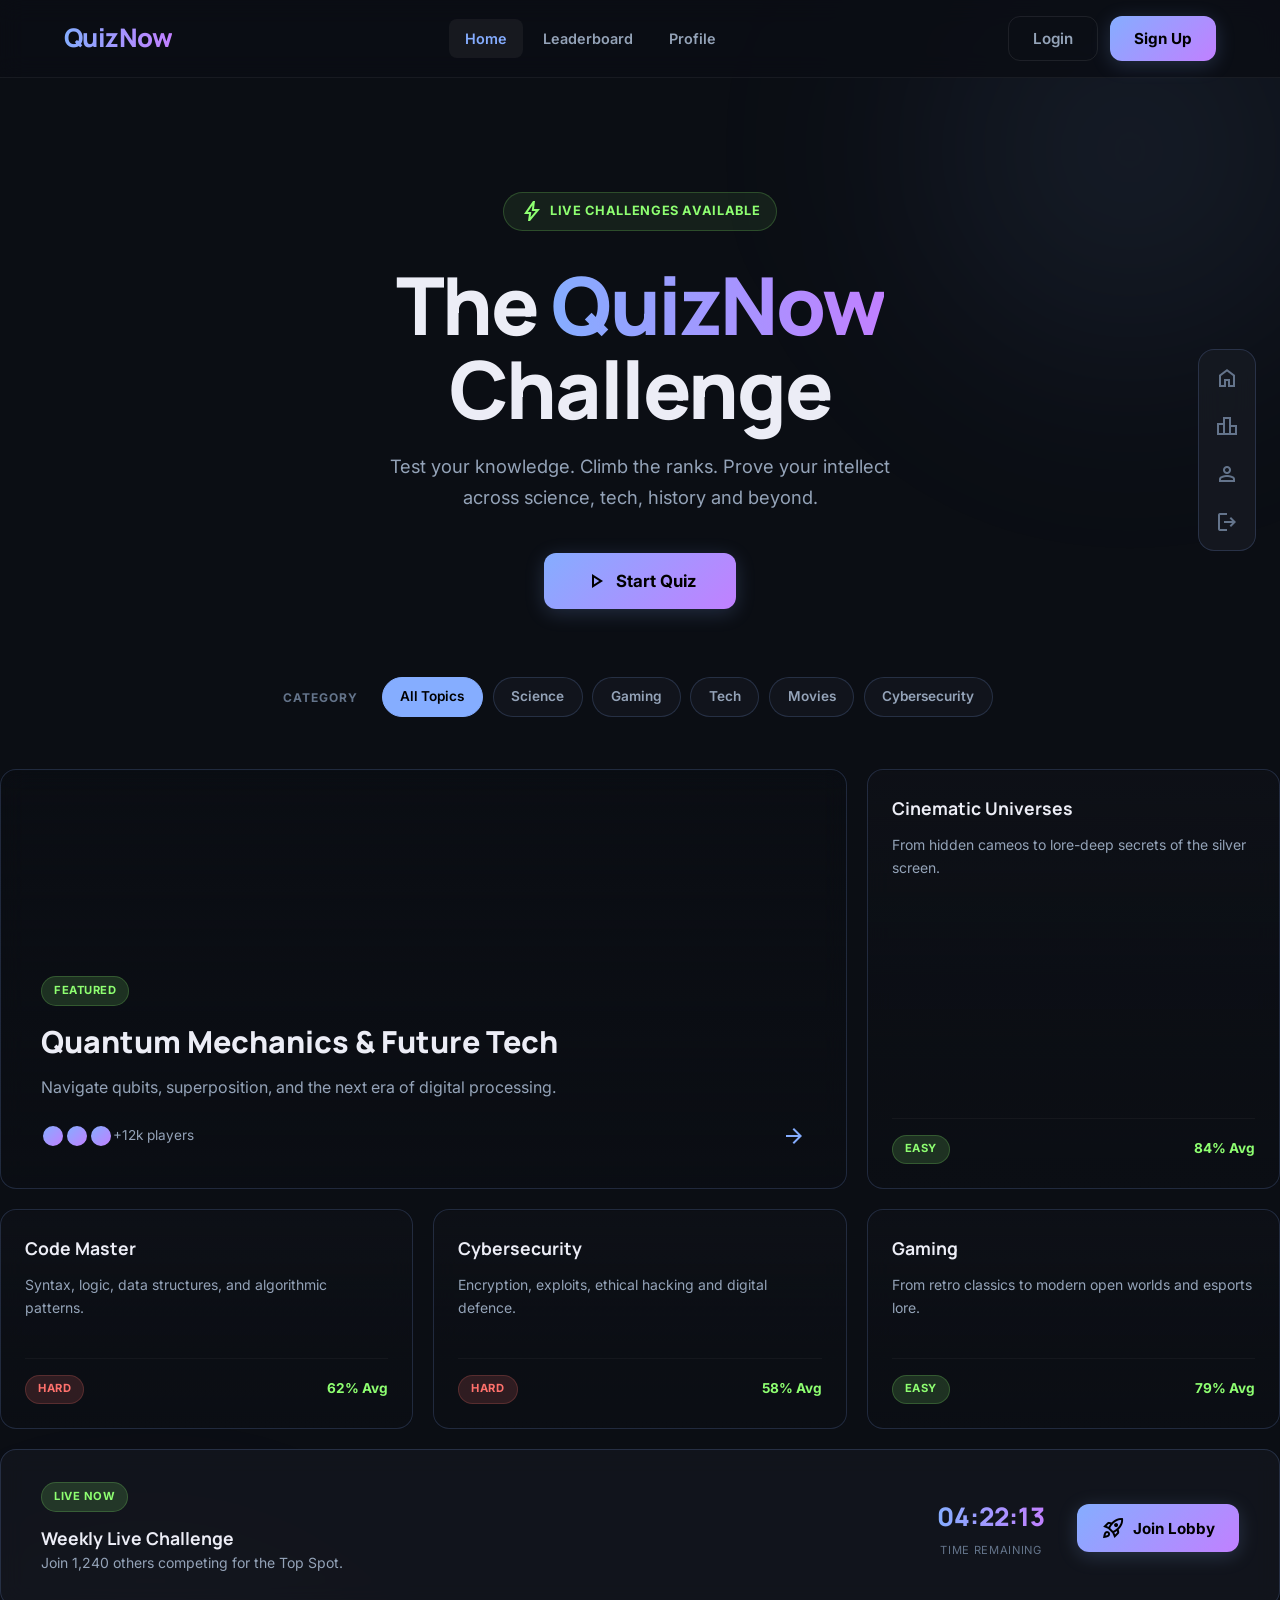
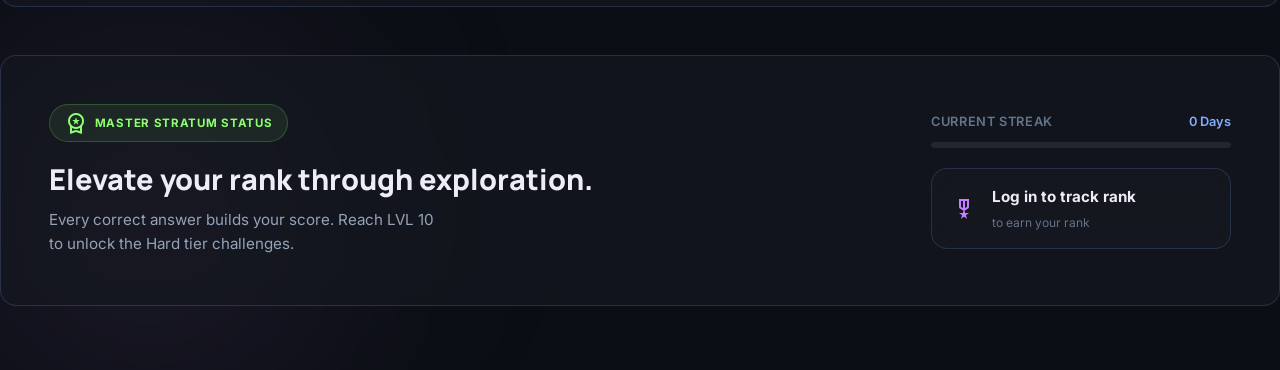
==== commit 0116ce1d: "fix: filtering bug" ====
--- a/index.html
+++ b/index.html
@@ -74,136 +74,131 @@
                             <div class="chip" data-cat="science">Science</div>
                             <div class="chip" data-cat="gaming">Gaming</div>
                             <div class="chip" data-cat="tech">Tech</div>
-                        </div>
-                    </div>
-                    <div class="filter-row">
-                        <div class="filter-label">Difficulty</div>
-                        <div class="difficulty-toggle" id="difficulty-toggle">
-                            <button class="toggle-btn active" data-diff="easy">Easy</button>
-                            <button class="toggle-btn" data-diff="medium">Medium</button>
-                            <button class="toggle-btn" data-diff="hard">Hard</button>
-                        </div>
-                    </div>
-                </div>
-
-                <div class="bento-grid">
-                    <!-- Quantum -->
-                    <div class="glass bento-card featured-card glow-hover" data-cat="science"
-                        onclick="setCategory('science'); startQuizFromHome()">
-
-                        <div class="featured-overlay"></div>
-                        <div class="featured-content">
-                            <span class="badge badge-tertiary">Featured</span>
-                            <h2 class="card-title">Quantum Mechanics &amp; Future Tech</h2>
-                            <p class="card-desc">Navigate qubits, superposition, and the next era of digital processing.
-                            </p>
-                            <div class="featured-meta">
-                                <div class="participant-stack">
-                                    <div class="part-dot"></div>
-                                    <div class="part-dot"></div>
-                                    <div class="part-dot"></div>
-                                    <span>+12k players</span>
-                                </div>
-                                <span class="material-symbols-outlined arrow-icon">arrow_forward</span>
-                            </div>
-                        </div>
-                    </div>
-
-                    <!-- Movies -->
-                    <div class="glass bento-card side-card glow-hover bg-cinema" data-cat="movies"
-                        style="min-height:220px" onclick="setCategory('movies'); startQuizFromHome()">
-
-                        <h3 class="card-title-sm">Cinematic Universes</h3>
-                        <p class="card-desc-sm">From hidden cameos to lore-deep secrets of the silver screen.</p>
-                        <div class="card-foot">
-                            <span class="badge badge-tertiary">Easy</span>
-                            <span class="card-avg">84% Avg</span>
-                        </div>
-                    </div>
-
-                    <!-- Code -->
-                    <div class="glass bento-card side-card glow-hover bg-code" data-cat="tech" style="min-height:220px"
-                        onclick="setCategory('tech'); startQuizFromHome()">
-                        <h3 class="card-title-sm">Code Master</h3>
-                        <p class="card-desc-sm">Syntax, logic, data structures, and algorithmic patterns.</p>
-                        <div class="card-foot">
-                            <span class="badge badge-error">Hard</span>
-                            <span class="card-avg">62% Avg</span>
-                        </div>
-                    </div>
-
-                    <!-- Cybersecurity -->
-                    <div class="glass bento-card side-card glow-hover bg-cyber" data-cat="tech" style="min-height:220px"
-                        onclick="setCategory('cybersecurity'); startQuizFromHome()">
-                        <h3 class="card-title-sm">Cybersecurity</h3>
-                        <p class="card-desc-sm">Encryption, exploits, ethical hacking and digital defence.</p>
-                        <div class="card-foot">
-                            <span class="badge badge-error">Hard</span>
-                            <span class="card-avg">58% Avg</span>
-                        </div>
-                    </div>
-
-                    <!-- Gaming -->
-                    <div class="glass bento-card side-card glow-hover bg-gaming" data-cat="gaming"
-                        style="min-height:220px" onclick="setCategory('gaming'); startQuizFromHome()">
-                        <h3 class="card-title-sm">Gaming</h3>
-                        <p class="card-desc-sm">From retro classics to modern open worlds and esports lore.</p>
-                        <div class="card-foot">
-                            <span class="badge badge-tertiary">Easy</span>
-                            <span class="card-avg">79% Avg</span>
-                        </div>
-                    </div>
-
-                    <!-- Wide Card -->
-                    <div class="glass bento-card wide-card glow-hover" data-cat="all">
-                        <div class="wide-card-info">
-                            <span class="badge badge-tertiary">Live Now</span>
-                            <h3 class="card-title-sm" style="margin-top:0.75rem">Weekly Live Challenge</h3>
-                            <p class="card-desc-sm">Join 1,240 others competing for the Top Spot.</p>
-                        </div>
-                        <div class="wide-card-right">
-                            <div class="live-timer">
-                                <div class="gradient-text live-time" id="live-countdown">04:22:15</div>
-                                <div class="live-label">Time Remaining</div>
-                            </div>
-                            <button class="btn btn-primary" onclick="startQuizFromHome()">
-                                <span class="material-symbols-outlined">rocket_launch</span>
-                                Join Lobby
-                            </button>
-                        </div>
-                    </div>
-                </div>
-
-                <!-- Achievement Strip -->
-                <div class="glass achievement-strip">
-                    <div class="achievement-left">
-                        <div class="ach-tag">
-                            <span class="material-symbols-outlined">workspace_premium</span>
-                            Master Stratum Status
-                        </div>
-                        <h2 class="ach-headline">Elevate your rank through exploration.</h2>
-                        <p class="ach-sub">Every correct answer builds your score. Reach LVL 10 to unlock the Hard tier
-                            challenges.</p>
-                    </div>
-                    <div class="achievement-right">
-                        <div class="streak-info">
-                            <div class="streak-row">
-                                <span class="streak-label">Current Streak</span>
-                                <span class="streak-val" id="home-streak">0 Days</span>
-                            </div>
-                            <div class="progress-track">
-                                <div class="progress-bar-fill" id="home-streak-bar" style="width:0%"></div>
-                            </div>
-                        </div>
-                        <div class="glass top-badge-card">
-                            <span class="material-symbols-outlined top-badge-icon">military_tech</span>
-                            <div>
-                                <div class="top-badge-title" id="home-rank-label">Start playing</div>
-                                <div class="top-badge-sub">to earn your rank</div>
-                            </div>
-                        </div>
-                    </div>
-                </div>
+                            <div class="chip" data-cat="movies">Movies</div>
+                            <div class="chip" data-cat="cybersecurity">Cybersecurity</div>
+                        </div>
+                    </div>
+                </div>
+            </div>
+
+            <div class="bento-grid">
+                <!-- Quantum -->
+                <div class="glass bento-card featured-card glow-hover" data-cat="science"
+                    onclick="setCategory('science'); startQuizFromHome()">
+
+                    <div class="featured-overlay"></div>
+                    <div class="featured-content">
+                        <span class="badge badge-tertiary">Featured</span>
+                        <h2 class="card-title">Quantum Mechanics &amp; Future Tech</h2>
+                        <p class="card-desc">Navigate qubits, superposition, and the next era of digital processing.
+                        </p>
+                        <div class="featured-meta">
+                            <div class="participant-stack">
+                                <div class="part-dot"></div>
+                                <div class="part-dot"></div>
+                                <div class="part-dot"></div>
+                                <span>+12k players</span>
+                            </div>
+                            <span class="material-symbols-outlined arrow-icon">arrow_forward</span>
+                        </div>
+                    </div>
+                </div>
+
+                <!-- Movies -->
+                <div class="glass bento-card side-card glow-hover bg-cinema" data-cat="movies" style="min-height:220px"
+                    onclick="setCategory('movies'); startQuizFromHome()">
+
+                    <h3 class="card-title-sm">Cinematic Universes</h3>
+                    <p class="card-desc-sm">From hidden cameos to lore-deep secrets of the silver screen.</p>
+                    <div class="card-foot">
+                        <span class="badge badge-tertiary">Easy</span>
+                        <span class="card-avg">84% Avg</span>
+                    </div>
+                </div>
+
+                <!-- Code -->
+                <div class="glass bento-card side-card glow-hover bg-code" data-cat="tech" style="min-height:220px"
+                    onclick="setCategory('tech'); startQuizFromHome()">
+                    <h3 class="card-title-sm">Code Master</h3>
+                    <p class="card-desc-sm">Syntax, logic, data structures, and algorithmic patterns.</p>
+                    <div class="card-foot">
+                        <span class="badge badge-error">Hard</span>
+                        <span class="card-avg">62% Avg</span>
+                    </div>
+                </div>
+
+                <!-- Cybersecurity -->
+                <div class="glass bento-card side-card glow-hover bg-cyber" data-cat="cybersecurity" style="min-height:220px"
+                    onclick="setCategory('cybersecurity'); startQuizFromHome()">
+                    <h3 class="card-title-sm">Cybersecurity</h3>
+                    <p class="card-desc-sm">Encryption, exploits, ethical hacking and digital defence.</p>
+                    <div class="card-foot">
+                        <span class="badge badge-error">Hard</span>
+                        <span class="card-avg">58% Avg</span>
+                    </div>
+                </div>
+
+                <!-- Gaming -->
+                <div class="glass bento-card side-card glow-hover bg-gaming" data-cat="gaming" style="min-height:220px"
+                    onclick="setCategory('gaming'); startQuizFromHome()">
+                    <h3 class="card-title-sm">Gaming</h3>
+                    <p class="card-desc-sm">From retro classics to modern open worlds and esports lore.</p>
+                    <div class="card-foot">
+                        <span class="badge badge-tertiary">Easy</span>
+                        <span class="card-avg">79% Avg</span>
+                    </div>
+                </div>
+
+                <!-- Wide Card -->
+                <div class="glass bento-card wide-card glow-hover" data-cat="all">
+                    <div class="wide-card-info">
+                        <span class="badge badge-tertiary">Live Now</span>
+                        <h3 class="card-title-sm" style="margin-top:0.75rem">Weekly Live Challenge</h3>
+                        <p class="card-desc-sm">Join 1,240 others competing for the Top Spot.</p>
+                    </div>
+                    <div class="wide-card-right">
+                        <div class="live-timer">
+                            <div class="gradient-text live-time" id="live-countdown">04:22:15</div>
+                            <div class="live-label">Time Remaining</div>
+                        </div>
+                        <button class="btn btn-primary" onclick="startQuizFromHome()">
+                            <span class="material-symbols-outlined">rocket_launch</span>
+                            Join Lobby
+                        </button>
+                    </div>
+                </div>
+            </div>
+
+            <!-- Achievement Strip -->
+            <div class="glass achievement-strip">
+                <div class="achievement-left">
+                    <div class="ach-tag">
+                        <span class="material-symbols-outlined">workspace_premium</span>
+                        Master Stratum Status
+                    </div>
+                    <h2 class="ach-headline">Elevate your rank through exploration.</h2>
+                    <p class="ach-sub">Every correct answer builds your score. Reach LVL 10 to unlock the Hard tier
+                        challenges.</p>
+                </div>
+                <div class="achievement-right">
+                    <div class="streak-info">
+                        <div class="streak-row">
+                            <span class="streak-label">Current Streak</span>
+                            <span class="streak-val" id="home-streak">0 Days</span>
+                        </div>
+                        <div class="progress-track">
+                            <div class="progress-bar-fill" id="home-streak-bar" style="width:0%"></div>
+                        </div>
+                    </div>
+                    <div class="glass top-badge-card">
+                        <span class="material-symbols-outlined top-badge-icon">military_tech</span>
+                        <div>
+                            <div class="top-badge-title" id="home-rank-label">Start playing</div>
+                            <div class="top-badge-sub">to earn your rank</div>
+                        </div>
+                    </div>
+                </div>
+            </div>
             </div>
         </section>
 
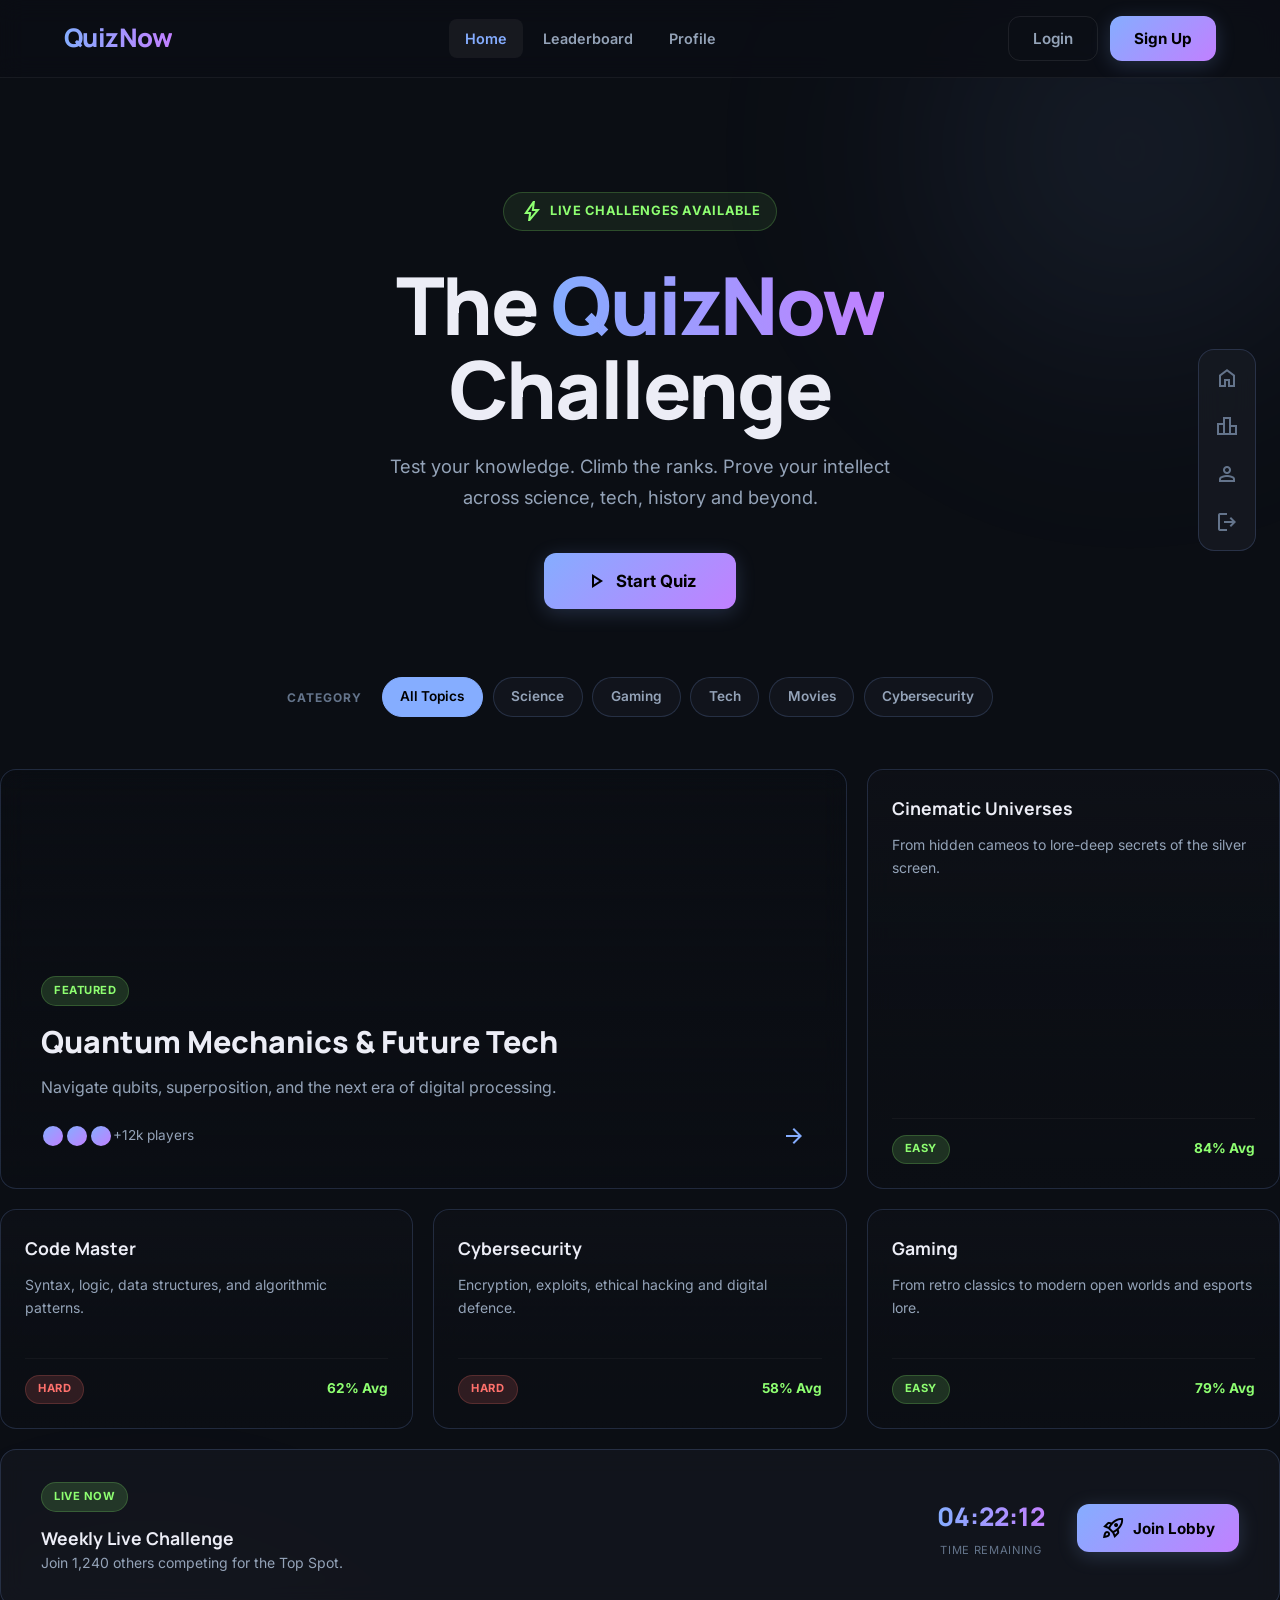
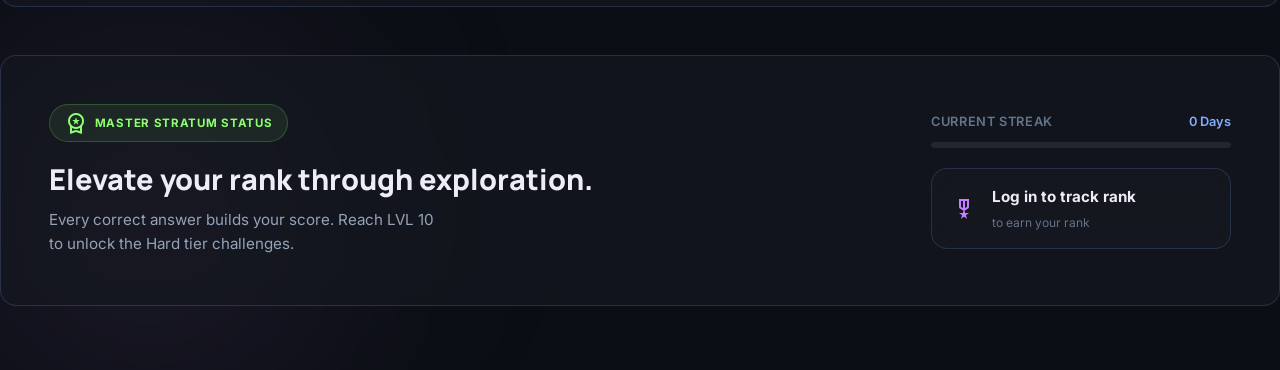
==== commit 41a1df5d: "fix: visbility issue in question section" ====
--- a/index.html
+++ b/index.html
@@ -128,8 +128,8 @@
                 </div>
 
                 <!-- Cybersecurity -->
-                <div class="glass bento-card side-card glow-hover bg-cyber" data-cat="cybersecurity" style="min-height:220px"
-                    onclick="setCategory('cybersecurity'); startQuizFromHome()">
+                <div class="glass bento-card side-card glow-hover bg-cyber" data-cat="cybersecurity"
+                    style="min-height:220px" onclick="setCategory('cybersecurity'); startQuizFromHome()">
                     <h3 class="card-title-sm">Cybersecurity</h3>
                     <p class="card-desc-sm">Encryption, exploits, ethical hacking and digital defence.</p>
                     <div class="card-foot">
--- a/style.css
+++ b/style.css
@@ -419,7 +419,7 @@
 
 .hero h1 {
     font-family: var(--font-head);
-    font-size: clamp(2.8rem, 8vw, 5rem);
+    font-size: clamp(2.2rem, 10vw, 5rem);
     font-weight: 800;
     line-height: 1.05;
     letter-spacing: -0.03em;
@@ -465,7 +465,9 @@
     gap: 0.6rem;
     overflow-x: auto;
     scrollbar-width: none;
-    padding: 0.25rem;
+    padding: 0.25rem 1.5rem;
+    margin: 0 -1.5rem;
+    -webkit-overflow-scrolling: touch;
 }
 
 .category-scroll::-webkit-scrollbar {
@@ -744,8 +746,6 @@
     flex-direction: column;
     gap: 1.25rem;
 }
-
-.streak-info {}
 
 .streak-row {
     display: flex;
@@ -1303,6 +1303,7 @@
     justify-content: space-between;
     align-items: center;
     padding-top: 1.5rem;
+    padding-bottom: 1.5rem;
     border-top: 1px solid rgba(255, 255, 255, 0.05);
 }
 
@@ -1326,7 +1327,10 @@
     align-items: start;
 }
 
-.results-main {}
+.results-main {
+    min-width: 0;
+    /* Prevent flex overflow */
+}
 
 /* Results Hero */
 .results-hero {
@@ -1668,9 +1672,6 @@
     vertical-align: middle;
     margin-left: 0.3rem;
 }
-
-/* Restart Card */
-.restart-card {}
 
 .restart-card-inner {
     padding: 2rem;
@@ -2580,8 +2581,8 @@
         width: 100%;
     }
 
-    #home-view {
-        padding-bottom: 5rem;
+    .view-section {
+        padding-bottom: 6.5rem !important;
     }
 }
 
@@ -2610,7 +2611,7 @@
     }
 
     .quiz-container {
-        padding: 1.5rem;
+        padding: 1.5rem 1.5rem 2.5rem;
     }
 
     .results-hero {
@@ -2669,6 +2670,73 @@
     .modal-actions {
         flex-direction: column;
     }
+
+    /* Small screens (< 480px) */
+    @media (max-width: 480px) {
+        .hero {
+            padding: 5rem 0 3rem;
+        }
+
+        .hero-badge {
+            font-size: 0.7rem;
+            margin-bottom: 1.5rem;
+        }
+
+        .hero p {
+            font-size: 1rem;
+            margin-bottom: 2rem;
+        }
+
+        .header-avatar {
+            width: 34px;
+            height: 34px;
+            font-size: 0.75rem;
+        }
+
+        .user-pts {
+            display: none;
+            /* Hide points on very small screens to save space */
+        }
+
+        .logo {
+            font-size: 1.3rem;
+        }
+
+        .filter-row {
+            flex-direction: column;
+            align-items: center;
+            gap: 0.75rem;
+        }
+
+        .category-scroll {
+            width: 100vw;
+            padding: 0.25rem 1rem;
+            margin: 0 -1rem;
+        }
+
+        .results-hero {
+            padding: 1.5rem;
+            gap: 1.5rem;
+        }
+
+        .donut-ring {
+            width: 120px;
+            height: 120px;
+        }
+
+        .donut-inner {
+            width: 80px;
+            height: 80px;
+        }
+
+        .stat-card {
+            padding: 1.25rem;
+        }
+
+        .stat-val {
+            font-size: 1.6rem;
+        }
+    }
 }
 
 @media (min-width: 769px) {
